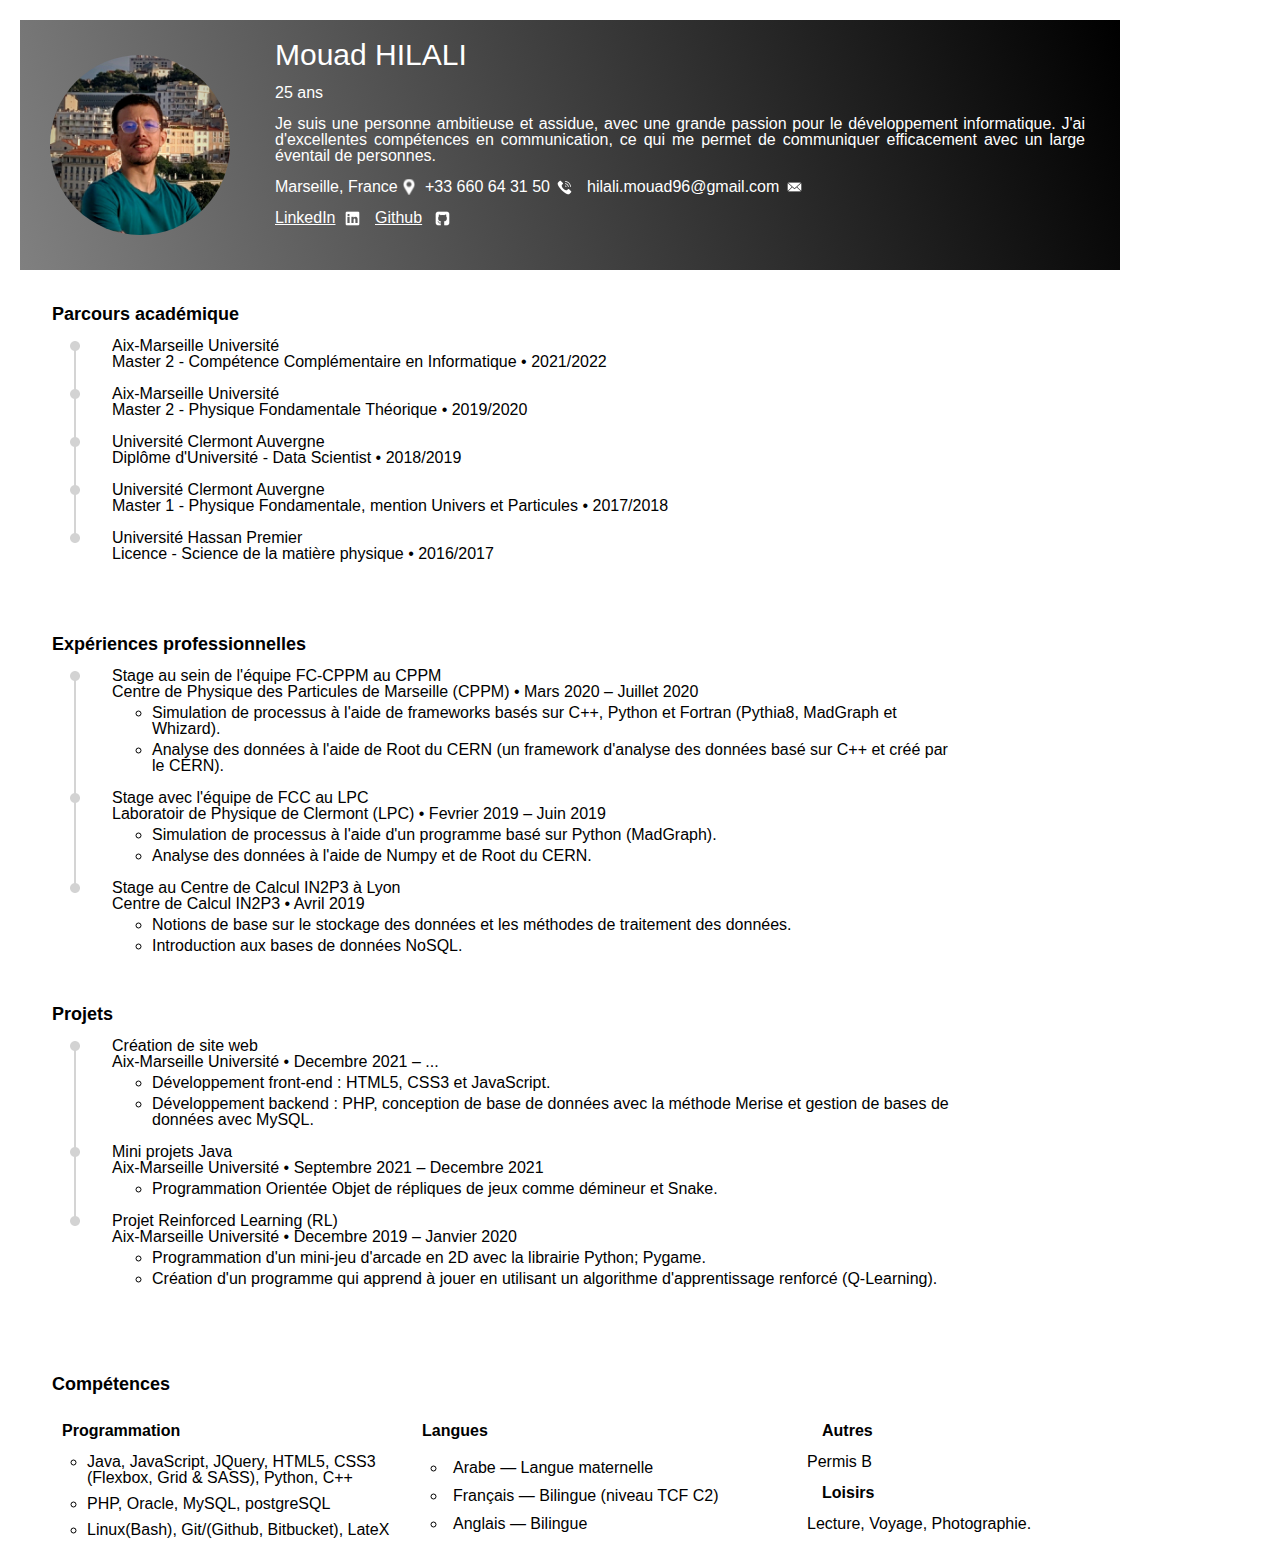
==== CV_mo.html @ 78971643 "exchanged projets and experiences professionnelles." ====
<!DOCTYPE html>
<html lang="en" dir="ltr">


<head>
     <title>CV Mouad Hilali</title>
     <meta http-equiv="Content-Type" content="text/html" ; charset="utf-8">
     <link rel="stylesheet" type="text/css" href="reset.css" />
     <link rel="stylesheet" type="text/css" href="CV_mo.css" />
     <link href="https://fonts.googleapis.com/icon?family=Material+Icons" rel="stylesheet">

</head>

<body>

     <div id="headbg">
     </div>

     <div id="picture">
          <img class="idpic" src="mouad.jpg">
     </div>

     <p id="name"> Mouad HILALI </pp>

     <div id="intro">
          <p> 25 ans </p>
          <p> Je suis une personne ambitieuse et assidue, avec une grande passion pour le développement informatique.
               J'ai d'excellentes compétences en communication, ce qui me permet de communiquer efficacement avec un large éventail de personnes.
          </p>
          <p> <span id="location">Marseille, France </span>&emsp;&ensp;<span id="phoneNumber">+33 660 64 31 50</span> &emsp;&emsp; <span id="email">hilali.mouad96@gmail.com</span></p>
          <p>
               <a id="linkedin" href="https://www.linkedin.com/in/mouad-hilali-986524179/">LinkedIn</a>&emsp;&emsp;
               <a id="github" href="https://github.com/MoHilali">Github </a>
          </p>


     </div>

     <div id="lineed"></div>
     <div id="Education">
          <ul>
               <p class="sectionTitles">Parcours académique</p>

               <ul class="mainlist">
                    <li><span>
                              Aix-Marseille Université
                              <div class=""> Master 2 - Compétence Complémentaire en Informatique • 2021/2022 </div>
                         </span></li>
                    <br>
                    <li><span>
                              Aix-Marseille Université
                              <div class=""> Master 2 - Physique Fondamentale Théorique • 2019/2020 </div>
                         </span>
                    </li>
                    <br>
                    <li><span>
                              Université Clermont Auvergne
                              <div class=""> Diplôme d'Université - Data Scientist • 2018/2019 </div>
                         </span>
                    </li>
                    <br>
                    <li> <span>
                              Université Clermont Auvergne
                              <div class=""> Master 1 - Physique Fondamentale, mention Univers et Particules • 2017/2018 </div>
                         </span>
                    </li>
                    <br>
                    <li> <span>
                              Université Hassan Premier
                              <div class=""> Licence - Science de la matière physique • 2016/2017 </div>
                         </span>
                    </li>
               </ul>
          </ul>
     </div>

     <div id="lineexp"> </div>
     <div id="Exp">
          <ul>
               <p class="sectionTitles">Expériences professionnelles</p>

               <ul class="mainlist">
                    <li><span>
                              Stage au sein de l'équipe FC-CPPM au CPPM
                              <div>
                                   Centre de Physique des Particules de Marseille (CPPM) • Mars 2020 – Juillet 2020
                              </div>
                              <div>
                                   <ul>
                                        <li> Simulation de processus à l'aide de frameworks basés sur C++, Python et Fortran (Pythia8, MadGraph
                                             et Whizard). </li>
                                        <li> Analyse des données à l'aide de Root du CERN (un framework d'analyse des données basé sur C++ et
                                             créé par le CERN).</li>
                                   </ul>
                              </div>
                         </span>
                    </li>

                    <br>
                    <li> <span>
                              Stage avec l'équipe de FCC au LPC
                              <div class="">
                                   Laboratoir de Physique de Clermont (LPC) • Fevrier 2019 – Juin 2019
                              </div>
                              <div class="">
                                   <ul>
                                        <li>Simulation de processus à l'aide d'un programme basé sur Python (MadGraph).</li>
                                        <li>Analyse des données à l'aide de Numpy et de Root du CERN.</li>
                                   </ul>
                              </div>
                         </span>
                    </li>
                    <br>
                    <li><span>

                              Stage au Centre de Calcul IN2P3 à Lyon

                              <div class="">
                                   Centre de Calcul IN2P3 • Avril 2019
                              </div>
                              <div class="">
                                   <ul>
                                        <li> Notions de base sur le stockage des données et les méthodes de traitement des données. <br>
                                        <li> Introduction aux bases de données NoSQL.
                                   </ul>
                              </div>
                         </span>
                    </li>
               </ul>
          </ul>
     </div>

     <div id="lineproj"> </div>
     <div id="Projets">
          <ul>
               <p class="sectionTitles">Projets</p>

               <ul class="mainlist">
                    <li> <span>
                              Création de site web
                              <div class="">
                                   Aix-Marseille Université • Decembre 2021 – ...
                              </div>
                              <div class="">
                                   <ul class="">
                                        <li> Développement front-end : HTML5, CSS3 et JavaScript. </li>
                                        <li> Développement backend : PHP, conception de base de données avec la méthode Merise et gestion de bases de données avec MySQL.</li>
                                   </ul>
                              </div>
                         </span>
                    </li>

                    <br>
                    <li> <span>
                              Mini projets Java
                              <div class="">
                                   Aix-Marseille Université • Septembre 2021 – Decembre 2021
                              </div>
                              <div class="">
                                   <ul>
                                        <li> Programmation Orientée Objet de répliques de jeux comme démineur et Snake. </li>
                                   </ul>
                              </div>
                         </span>
                    </li>

                    <br>
                    <li><span>
                              Projet Reinforced Learning (RL)
                              <div class="">
                                   Aix-Marseille Université • Decembre 2019 – Janvier 2020
                              </div>
                              <div class="">
                                   <ul>
                                        <li> Programmation d'un mini-jeu d'arcade en 2D avec la librairie Python; Pygame.</li>
                                        <li> Création d'un programme qui apprend à jouer en utilisant un algorithme d'apprentissage renforcé (Q-Learning).</li>
                                   </ul>
                              </div>
                         </span>
                    </li>
               </ul>
          </ul>
     </div>


     <div id="Competence">
          <ul>
               <p class="sectionTitles">Compétences</p>

               <div id="prog">
                    <p class="competence">Programmation</p>
                    <ul>
                         <li class="competence"> Java, JavaScript, JQuery, HTML5, CSS3 (Flexbox, Grid & SASS), Python, C++</li>
                         <li class="competence"> PHP, Oracle, MySQL, postgreSQL </li>
                         <li class="competence"> Linux(Bash), Git/(Github, Bitbucket), LateX</li>
                    </ul>
               </div>

               <div id="langues">
                    <p class="competence">Langues</p>
                    <ul>
                         <li class="competence"> Arabe — Langue maternelle</li>
                         <li class="competence"> Français — Bilingue (niveau TCF C2) </li>
                         <li class="competence"> Anglais — Bilingue</li>
                    </ul>
               </div>

               <div id="hobbies">
                    <p class="competence">Autres</p>
                    <ul>
                         <li>Permis B</li>
                    </ul>

                    <p class="competence">Loisirs</p>
                    <ul>
                         <li>Lecture, Voyage, Photographie.</li>
                    </ul>
               </div>
          </ul>
     </div>


</body>

</html>
---- CV_mo.css ----
#headbg {
     position: absolute;
     width: 1100px;
     height: 250px;
     top: 20px;
     left: 20px;
     background: -webkit-linear-gradient(70deg, grey, black);
     background: -moz-linear-gradient(70deg, grey, black);
     background: -o-linear-gradient(70deg, grey, black);
     background: linear-gradient(70deg, grey, black);
     color: white;
}

#location {
     width: 140px;
     float: left;
     display: inline-block;
     background: url(icons/location.png) right center no-repeat;
}

#phoneNumber {
     width: 147px;
     float: left;
     display: inline-block;
     padding-left: 10px;
     background: url(icons/phone.png) right center no-repeat;
}

#email {
     width: 215px;
     float: left;
     display: inline-block;
     padding-left: 15px;
     background: url(icons/email.png) right center no-repeat;
}

#linkedin {
     width: 85px;
     float: left;
     display: inline-block;
     background: url(icons/linkedIn.png) right center no-repeat;
     -webkit-transition: font-size 0.3s ease;
}

#github {
     width: 75px;
     float: left;
     display: inline-block;
     padding-left: 15px;
     background: url(icons/github.png) right center no-repeat;
     -webkit-transition: font-size 0.3s ease;
}

#picture {
     position: absolute;
     top: 55px;
     left: 50px;
}

#name {
     position: absolute;
     top: 25px;
     left: 260px;
     color: white;
     font-size: 30px;
     font-weight: normal;
     font-family: sans-serif;
}

#intro {
     position: absolute;
     top: 70px;
     left: 260px;
     width: 840px;
     font-family: sans-serif;
     text-align: justify;
     color: white;
}

.sectionTitles{
     font-weight: bold;
     font-size: 18px;
     padding-left: 30px;
}

#lineed {
     position: absolute;
     width: 2px;
     height: 190px;
     top: 347px;
     left: 74px;
     background-color: rgb(212, 212, 212);
}

#Education {
     position: absolute;
     top: 290px;
     left: 7px;
     width: 1000px;
     font-family: sans-serif;
     color: black
}

#lineexp {
     position: absolute;
     width: 2px;
     height: 210px;
     top: 680px;
     left: 74px;
     background-color: rgb(212, 212, 212);
}

#Exp {
     position: absolute;
     top: 620px;
     left: 7px;
     width: 1000px;
     font-family: sans-serif;
     color: black
}

#lineproj {
     position: absolute;
     width: 2px;
     height: 170px;
     top: 1050px;
     left: 74px;
     background-color: rgb(212, 212, 212);
}

#Projets {
     position: absolute;
     top: 990px;
     left: 7px;
     width: 1000px;
     font-family: sans-serif;
     color: black
}

#Competence {
     position: absolute;
     top: 1360px;
     left: 7px;
     width: 1000px;
     font-family: sans-serif;
     color: black;
}

#prog {
     position: absolute;
     top: inherit;
     left: 40px;
     width: 370px;
     font-family: sans-serif;
     color: black;
}

#langues {
     position: absolute;
     top: inherit;
     left: 400px;
     width: 370px;
     font-family: sans-serif;
     color: black;
}

#langues li {
     padding: 6px;
}

#hobbies {
     position: absolute;
     top: inherit;
     left: 800px;
     width: 370px;
     font-family: sans-serif;
     color: black;
}

p{
     margin: 15px;
}

img.idpic {
     width: 180px;
     height: 180px;
     border-radius: 50%;
}

p.competence{
     font-weight: bold;
}

li.competence {
     padding-bottom: 10px;
     list-style: circle;
     margin-left: 40px;
}

li span {
     position: relative;
     left: 25px;
}

ul.mainlist {
     list-style-image: url(bullet.png);
     margin: 10px 80px;
}

.mainlist li span {
     /* padding: 5px; */
}

ul.mainlist li li {
     list-style: circle;
     margin-left: 40px;
     margin-top: 5px;
}

a:link {
     color: white;
}

a:visited {
     color: purple;
}

a:hover {
     color: cyan;
     font-size: 18px;
}
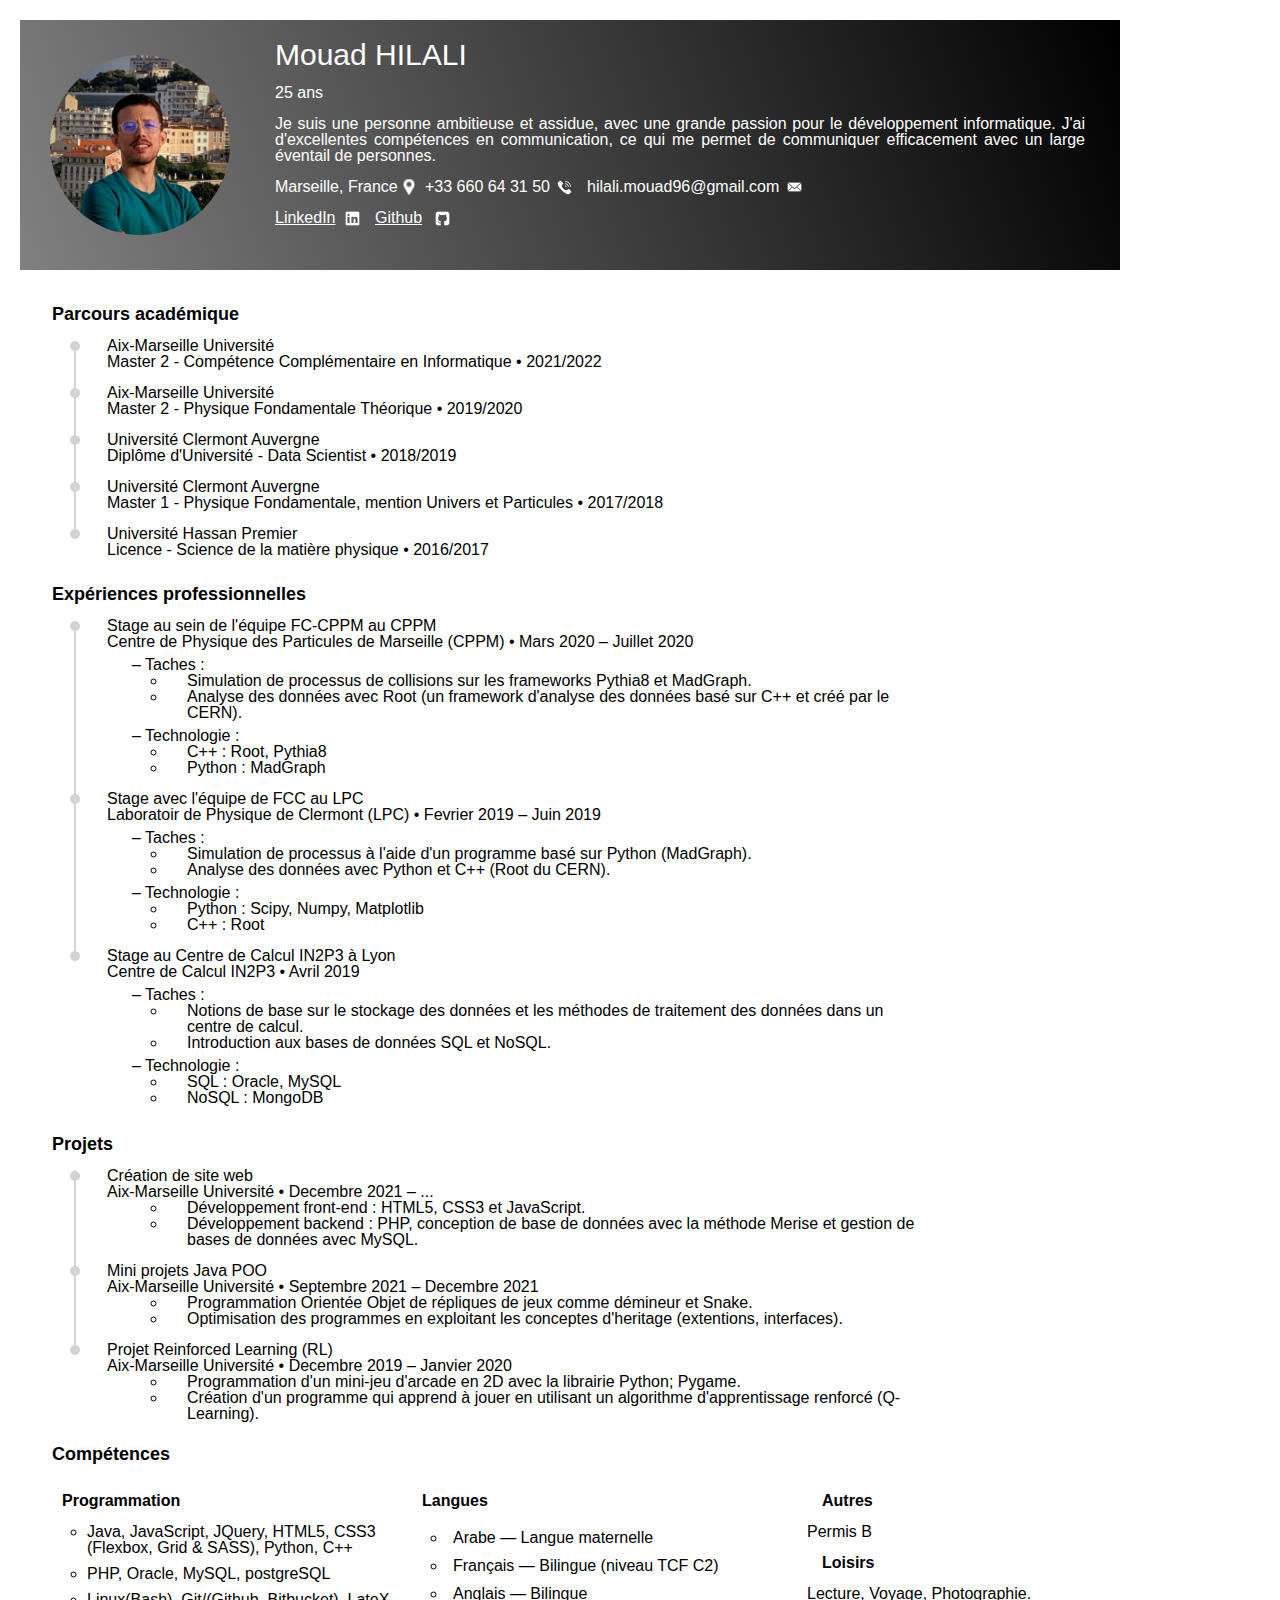
==== commit e0103a98: "added Taches and Technologies to Experiences professionnelles Section." ====
--- a/CV_mo.html
+++ b/CV_mo.html
@@ -32,43 +32,41 @@
                <a id="linkedin" href="https://www.linkedin.com/in/mouad-hilali-986524179/">LinkedIn</a>&emsp;&emsp;
                <a id="github" href="https://github.com/MoHilali">Github </a>
           </p>
-
-
      </div>
 
      <div id="lineed"></div>
      <div id="Education">
           <ul>
                <p class="sectionTitles">Parcours académique</p>
-
                <ul class="mainlist">
-                    <li><span>
-                              Aix-Marseille Université
-                              <div class=""> Master 2 - Compétence Complémentaire en Informatique • 2021/2022 </div>
-                         </span></li>
-                    <br>
-                    <li><span>
-                              Aix-Marseille Université
-                              <div class=""> Master 2 - Physique Fondamentale Théorique • 2019/2020 </div>
-                         </span>
-                    </li>
-                    <br>
-                    <li><span>
-                              Université Clermont Auvergne
-                              <div class=""> Diplôme d'Université - Data Scientist • 2018/2019 </div>
-                         </span>
-                    </li>
-                    <br>
-                    <li> <span>
-                              Université Clermont Auvergne
-                              <div class=""> Master 1 - Physique Fondamentale, mention Univers et Particules • 2017/2018 </div>
-                         </span>
-                    </li>
-                    <br>
-                    <li> <span>
-                              Université Hassan Premier
-                              <div class=""> Licence - Science de la matière physique • 2016/2017 </div>
-                         </span>
+                    <li>
+                         Aix-Marseille Université
+                         <div class=""> Master 2 - Compétence Complémentaire en Informatique • 2021/2022 </div>
+                         
+                    </li>
+
+                    <li>
+                         Aix-Marseille Université
+                         <div class=""> Master 2 - Physique Fondamentale Théorique • 2019/2020 </div>
+
+                    </li>
+
+                    <li>
+                         Université Clermont Auvergne
+                         <div class=""> Diplôme d'Université - Data Scientist • 2018/2019 </div>
+
+                    </li>
+
+                    <li>
+                         Université Clermont Auvergne
+                         <div class=""> Master 1 - Physique Fondamentale, mention Univers et Particules • 2017/2018 </div>
+
+                    </li>
+
+                    <li>
+                         Université Hassan Premier
+                         <div class=""> Licence - Science de la matière physique • 2016/2017 </div>
+
                     </li>
                </ul>
           </ul>
@@ -78,53 +76,67 @@
      <div id="Exp">
           <ul>
                <p class="sectionTitles">Expériences professionnelles</p>
-
                <ul class="mainlist">
-                    <li><span>
-                              Stage au sein de l'équipe FC-CPPM au CPPM
-                              <div>
-                                   Centre de Physique des Particules de Marseille (CPPM) • Mars 2020 – Juillet 2020
-                              </div>
-                              <div>
-                                   <ul>
-                                        <li> Simulation de processus à l'aide de frameworks basés sur C++, Python et Fortran (Pythia8, MadGraph
-                                             et Whizard). </li>
-                                        <li> Analyse des données à l'aide de Root du CERN (un framework d'analyse des données basé sur C++ et
-                                             créé par le CERN).</li>
-                                   </ul>
-                              </div>
-                         </span>
-                    </li>
-
-                    <br>
-                    <li> <span>
-                              Stage avec l'équipe de FCC au LPC
-                              <div class="">
-                                   Laboratoir de Physique de Clermont (LPC) • Fevrier 2019 – Juin 2019
-                              </div>
-                              <div class="">
-                                   <ul>
-                                        <li>Simulation de processus à l'aide d'un programme basé sur Python (MadGraph).</li>
-                                        <li>Analyse des données à l'aide de Numpy et de Root du CERN.</li>
-                                   </ul>
-                              </div>
-                         </span>
-                    </li>
-                    <br>
-                    <li><span>
-
-                              Stage au Centre de Calcul IN2P3 à Lyon
-
-                              <div class="">
-                                   Centre de Calcul IN2P3 • Avril 2019
-                              </div>
-                              <div class="">
-                                   <ul>
-                                        <li> Notions de base sur le stockage des données et les méthodes de traitement des données. <br>
-                                        <li> Introduction aux bases de données NoSQL.
-                                   </ul>
-                              </div>
-                         </span>
+                    <li>
+                         Stage au sein de l'équipe FC-CPPM au CPPM
+                         <div>Centre de Physique des Particules de Marseille (CPPM) • Mars 2020 – Juillet 2020</div>
+                         <div class="sublist">
+                              <span> – Taches :</span>
+                              <ul>
+                                   <li> Simulation de processus de collisions sur les frameworks Pythia8 et MadGraph. </li>
+                                   <li> Analyse des données avec Root (un framework d'analyse des données basé sur C++ et
+                                        créé par le CERN).</li>
+                              </ul>
+                         </div>
+                         <div class="sublist">
+                              <span> – Technologie :</span>
+                              <ul>
+                                   <li> C++ : Root, Pythia8 </li>
+                                   <li> Python : MadGraph </li>
+                              </ul>
+                         </div>
+                    </li>
+
+                    <li>
+                         Stage avec l'équipe de FCC au LPC
+                         <div>
+                              Laboratoir de Physique de Clermont (LPC) • Fevrier 2019 – Juin 2019
+                         </div>
+                         <div class="sublist">
+                              <span> – Taches : </span>
+                              <ul>
+                                   <li>Simulation de processus à l'aide d'un programme basé sur Python (MadGraph).</li>
+                                   <li>Analyse des données avec Python et C++ (Root du CERN).</li>
+                              </ul>
+                         </div>
+                         <div class="sublist">
+                              <span> – Technologie :</span>
+                              <ul>
+                                   <li> Python : Scipy, Numpy, Matplotlib </li>
+                                   <li> C++ : Root</li>
+                              </ul>
+                         </div>
+                    </li>
+
+                    <li>
+                         Stage au Centre de Calcul IN2P3 à Lyon
+                         <div>
+                              Centre de Calcul IN2P3 • Avril 2019
+                         </div>
+                         <div class="sublist">
+                              <span> – Taches :</span>
+                              <ul>
+                                   <li> Notions de base sur le stockage des données et les méthodes de traitement des données dans un centre de calcul. <br>
+                                   <li> Introduction aux bases de données SQL et NoSQL.
+                              </ul>
+                         </div>
+                         <div class="sublist">
+                              <span> – Technologie :</span>
+                              <ul>
+                                   <li>SQL : Oracle, MySQL</li>
+                                   <li>NoSQL : MongoDB</li>
+                              </ul>
+                         </div>
                     </li>
                </ul>
           </ul>
@@ -134,49 +146,45 @@
      <div id="Projets">
           <ul>
                <p class="sectionTitles">Projets</p>
-
                <ul class="mainlist">
-                    <li> <span>
-                              Création de site web
-                              <div class="">
-                                   Aix-Marseille Université • Decembre 2021 – ...
-                              </div>
-                              <div class="">
-                                   <ul class="">
-                                        <li> Développement front-end : HTML5, CSS3 et JavaScript. </li>
-                                        <li> Développement backend : PHP, conception de base de données avec la méthode Merise et gestion de bases de données avec MySQL.</li>
-                                   </ul>
-                              </div>
-                         </span>
-                    </li>
-
-                    <br>
-                    <li> <span>
-                              Mini projets Java
-                              <div class="">
-                                   Aix-Marseille Université • Septembre 2021 – Decembre 2021
-                              </div>
-                              <div class="">
-                                   <ul>
-                                        <li> Programmation Orientée Objet de répliques de jeux comme démineur et Snake. </li>
-                                   </ul>
-                              </div>
-                         </span>
-                    </li>
-
-                    <br>
-                    <li><span>
-                              Projet Reinforced Learning (RL)
-                              <div class="">
-                                   Aix-Marseille Université • Decembre 2019 – Janvier 2020
-                              </div>
-                              <div class="">
-                                   <ul>
-                                        <li> Programmation d'un mini-jeu d'arcade en 2D avec la librairie Python; Pygame.</li>
-                                        <li> Création d'un programme qui apprend à jouer en utilisant un algorithme d'apprentissage renforcé (Q-Learning).</li>
-                                   </ul>
-                              </div>
-                         </span>
+                    <li>
+                         Création de site web
+                         <div class="">
+                              Aix-Marseille Université • Decembre 2021 – ...
+                         </div>
+                         <div class="">
+                              <ul class="">
+                                   <li> Développement front-end : HTML5, CSS3 et JavaScript. </li>
+                                   <li> Développement backend : PHP, conception de base de données avec la méthode Merise et gestion de bases de données avec MySQL.</li>
+                              </ul>
+                         </div>
+                    </li>
+
+                    <li>
+                         Mini projets Java POO
+                         <div class="">
+                              Aix-Marseille Université • Septembre 2021 – Decembre 2021
+                         </div>
+                         <div class="">
+                              <ul>
+                                   <li> Programmation Orientée Objet de répliques de jeux comme démineur et Snake. </li>
+                                   <li> Optimisation des programmes en exploitant les conceptes d'heritage (extentions, interfaces). </li>
+                              </ul>
+                         </div>
+
+                    </li>
+
+                    <li>
+                         Projet Reinforced Learning (RL)
+                         <div class="">
+                              Aix-Marseille Université • Decembre 2019 – Janvier 2020
+                         </div>
+                         <div class="">
+                              <ul>
+                                   <li> Programmation d'un mini-jeu d'arcade en 2D avec la librairie Python; Pygame.</li>
+                                   <li> Création d'un programme qui apprend à jouer en utilisant un algorithme d'apprentissage renforcé (Q-Learning).</li>
+                              </ul>
+                         </div>
                     </li>
                </ul>
           </ul>
@@ -218,8 +226,6 @@
                </div>
           </ul>
      </div>
-
-
 </body>
 
 </html>
--- a/CV_mo.css
+++ b/CV_mo.css
@@ -104,15 +104,15 @@
 #lineexp {
      position: absolute;
      width: 2px;
-     height: 210px;
-     top: 680px;
+     height: 325px;
+     top: 630px;
      left: 74px;
      background-color: rgb(212, 212, 212);
 }
 
 #Exp {
      position: absolute;
-     top: 620px;
+     top: 570px;
      left: 7px;
      width: 1000px;
      font-family: sans-serif;
@@ -122,15 +122,15 @@
 #lineproj {
      position: absolute;
      width: 2px;
-     height: 170px;
-     top: 1050px;
+     height: 180px;
+     top: 1170px;
      left: 74px;
      background-color: rgb(212, 212, 212);
 }
 
 #Projets {
      position: absolute;
-     top: 990px;
+     top: 1120px;
      left: 7px;
      width: 1000px;
      font-family: sans-serif;
@@ -139,7 +139,7 @@
 
 #Competence {
      position: absolute;
-     top: 1360px;
+     top: 1430px;
      left: 7px;
      width: 1000px;
      font-family: sans-serif;
@@ -207,14 +207,19 @@
      margin: 10px 80px;
 }
 
-.mainlist li span {
-     /* padding: 5px; */
-}
-
-ul.mainlist li li {
+.mainlist li {
+     padding-left: 20px;
+     padding-bottom: 15px;
+}
+
+.mainlist li li {
      list-style: circle;
-     margin-left: 40px;
-     margin-top: 5px;
+     margin-left: 60px;
+     padding-bottom: 0px;
+}
+
+.sublist{
+     padding-top: 7px;
 }
 
 a:link {
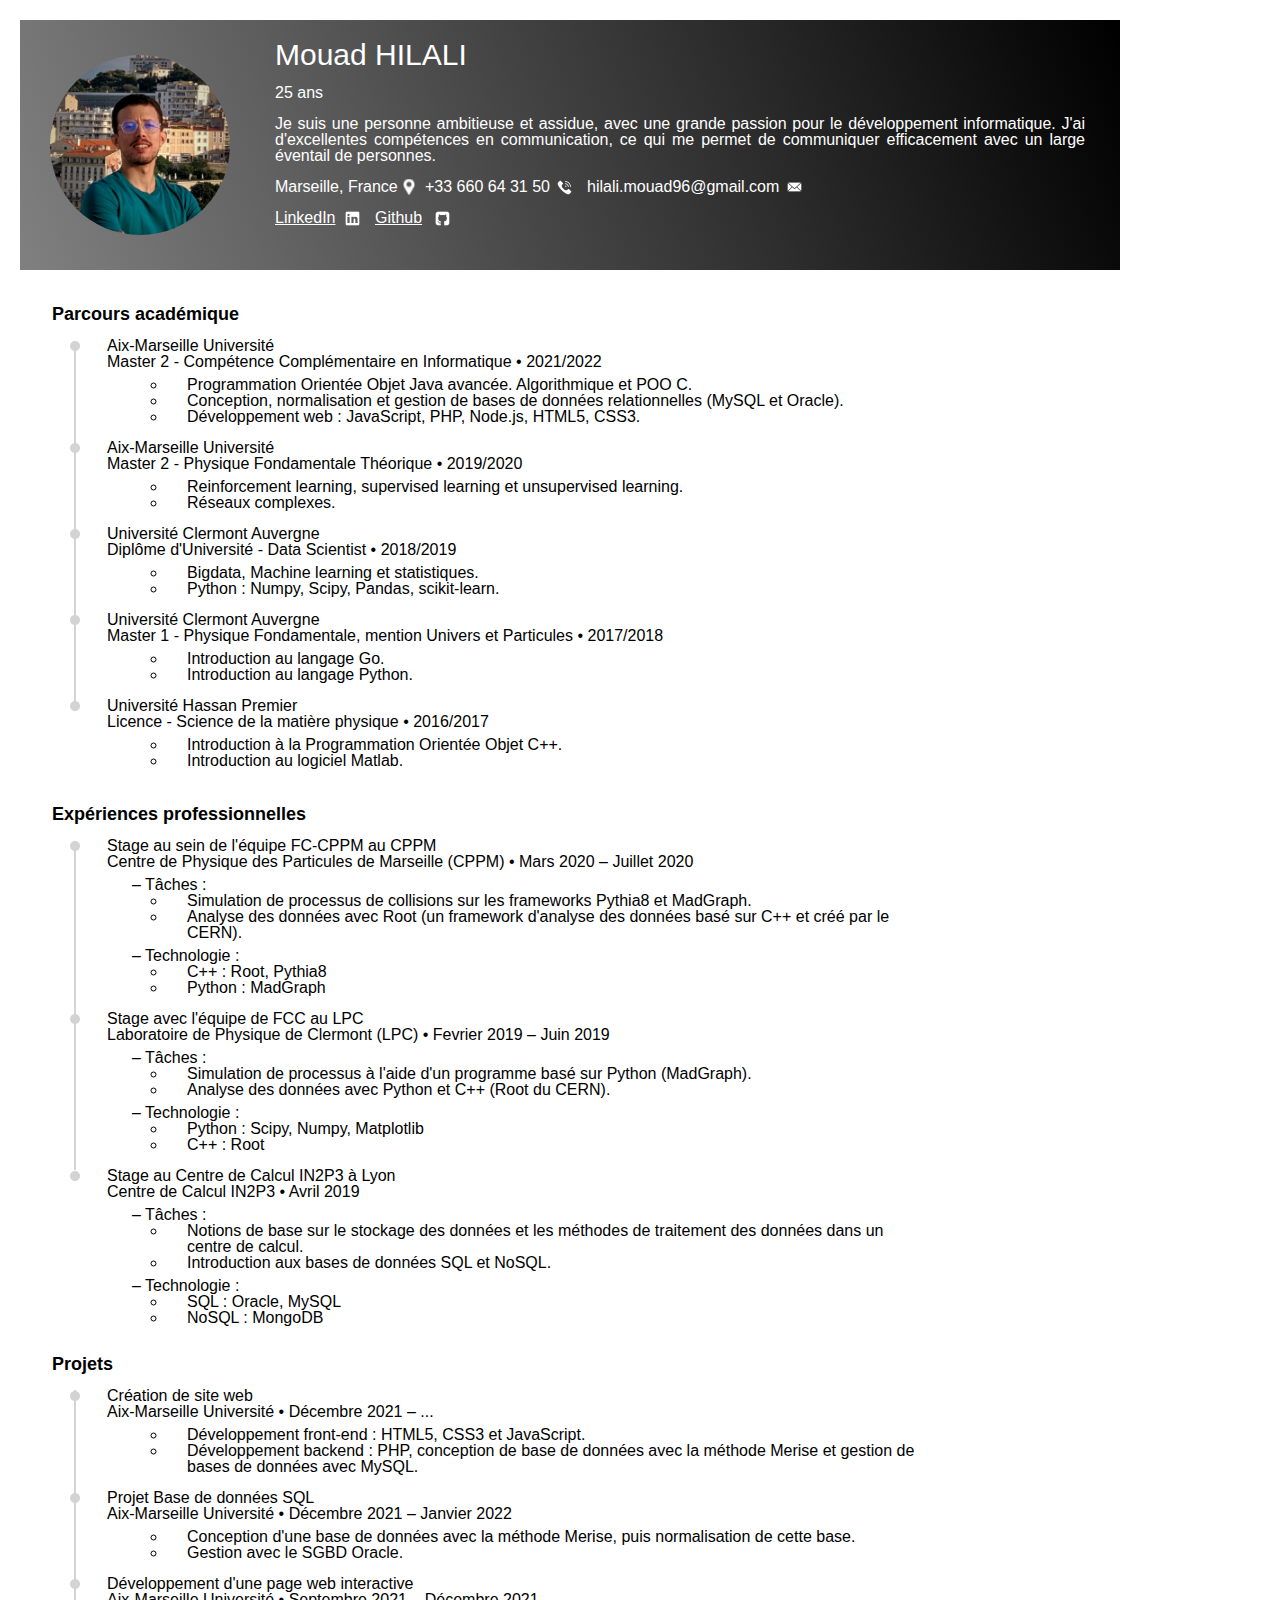
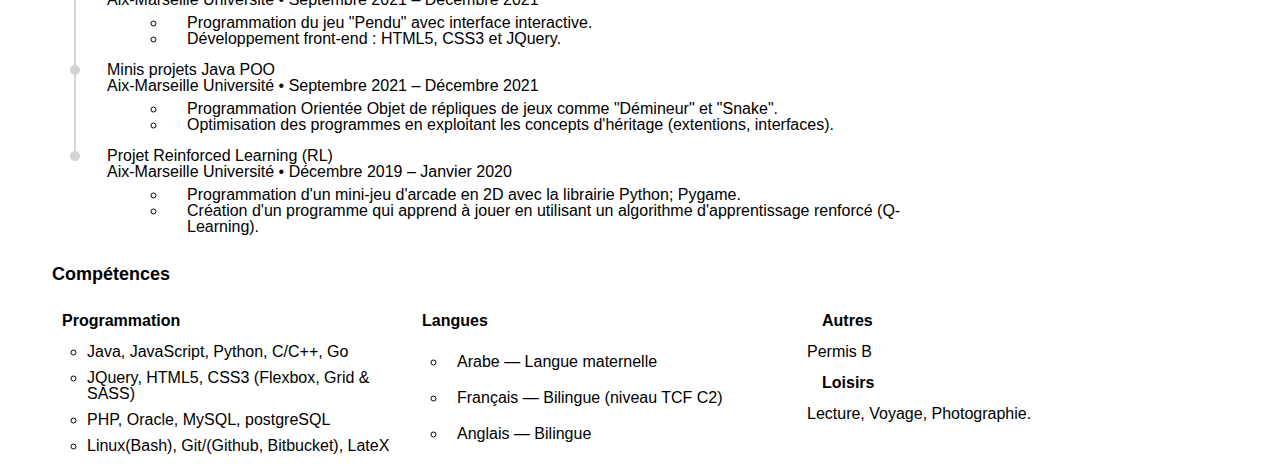
==== commit 47d46e69: "correction d'orthographe, ajout de nouveaux projets, description des taches et des technologies util" ====
--- a/CV_mo.html
+++ b/CV_mo.html
@@ -7,8 +7,6 @@
      <meta http-equiv="Content-Type" content="text/html" ; charset="utf-8">
      <link rel="stylesheet" type="text/css" href="reset.css" />
      <link rel="stylesheet" type="text/css" href="CV_mo.css" />
-     <link href="https://fonts.googleapis.com/icon?family=Material+Icons" rel="stylesheet">
-
 </head>
 
 <body>
@@ -42,31 +40,57 @@
                     <li>
                          Aix-Marseille Université
                          <div class=""> Master 2 - Compétence Complémentaire en Informatique • 2021/2022 </div>
-                         
+                         <div class="sublist">
+                              <ul>
+                                   <li> Programmation Orientée Objet Java avancée. Algorithmique et POO C.</li>
+                                   <li> Conception, normalisation et gestion de bases de données relationnelles (MySQL et Oracle).</li>
+                                   <li> Développement web : JavaScript, PHP, Node.js, HTML5, CSS3.</li>
+                              </ul>
+                         </div>
                     </li>
 
                     <li>
                          Aix-Marseille Université
-                         <div class=""> Master 2 - Physique Fondamentale Théorique • 2019/2020 </div>
-
+                         <div> Master 2 - Physique Fondamentale Théorique • 2019/2020 </div>
+                         <div class="sublist">
+                              <ul>
+                                   <li> Reinforcement learning, supervised learning et unsupervised learning. </li>
+                                   <li> Réseaux complexes.</li>
+                              </ul>
+                         </div>
                     </li>
 
                     <li>
                          Université Clermont Auvergne
-                         <div class=""> Diplôme d'Université - Data Scientist • 2018/2019 </div>
-
+                         <div> Diplôme d'Université - Data Scientist • 2018/2019 </div>
+                         <div class="sublist">
+                              <ul>
+                                   <li> Bigdata, Machine learning et statistiques.</li>
+                                   <li> Python : Numpy, Scipy, Pandas, scikit-learn.</li>
+                              </ul>
+                         </div>
                     </li>
 
                     <li>
                          Université Clermont Auvergne
-                         <div class=""> Master 1 - Physique Fondamentale, mention Univers et Particules • 2017/2018 </div>
-
+                         <div> Master 1 - Physique Fondamentale, mention Univers et Particules • 2017/2018 </div>
+                         <div class="sublist">
+                              <ul>
+                                   <li> Introduction au langage Go.</li>
+                                   <li> Introduction au langage Python.</li>
+                              </ul>
+                         </div>
                     </li>
 
                     <li>
                          Université Hassan Premier
-                         <div class=""> Licence - Science de la matière physique • 2016/2017 </div>
-
+                         <div> Licence - Science de la matière physique • 2016/2017 </div>
+                         <div class="sublist">
+                              <ul>
+                                   <li> Introduction à la Programmation Orientée Objet C++.</li>
+                                   <li> Introduction au logiciel Matlab.</li>
+                              </ul>
+                         </div>
                     </li>
                </ul>
           </ul>
@@ -81,7 +105,7 @@
                          Stage au sein de l'équipe FC-CPPM au CPPM
                          <div>Centre de Physique des Particules de Marseille (CPPM) • Mars 2020 – Juillet 2020</div>
                          <div class="sublist">
-                              <span> – Taches :</span>
+                              <span> – Tâches :</span>
                               <ul>
                                    <li> Simulation de processus de collisions sur les frameworks Pythia8 et MadGraph. </li>
                                    <li> Analyse des données avec Root (un framework d'analyse des données basé sur C++ et
@@ -100,10 +124,10 @@
                     <li>
                          Stage avec l'équipe de FCC au LPC
                          <div>
-                              Laboratoir de Physique de Clermont (LPC) • Fevrier 2019 – Juin 2019
-                         </div>
-                         <div class="sublist">
-                              <span> – Taches : </span>
+                              Laboratoire de Physique de Clermont (LPC) • Fevrier 2019 – Juin 2019
+                         </div>
+                         <div class="sublist">
+                              <span> – Tâches : </span>
                               <ul>
                                    <li>Simulation de processus à l'aide d'un programme basé sur Python (MadGraph).</li>
                                    <li>Analyse des données avec Python et C++ (Root du CERN).</li>
@@ -124,7 +148,7 @@
                               Centre de Calcul IN2P3 • Avril 2019
                          </div>
                          <div class="sublist">
-                              <span> – Taches :</span>
+                              <span> – Tâches :</span>
                               <ul>
                                    <li> Notions de base sur le stockage des données et les méthodes de traitement des données dans un centre de calcul. <br>
                                    <li> Introduction aux bases de données SQL et NoSQL.
@@ -149,11 +173,11 @@
                <ul class="mainlist">
                     <li>
                          Création de site web
-                         <div class="">
-                              Aix-Marseille Université • Decembre 2021 – ...
-                         </div>
-                         <div class="">
-                              <ul class="">
+                         <div>
+                              Aix-Marseille Université • Décembre 2021 – ...
+                         </div>
+                         <div>
+                              <ul class="sublist">
                                    <li> Développement front-end : HTML5, CSS3 et JavaScript. </li>
                                    <li> Développement backend : PHP, conception de base de données avec la méthode Merise et gestion de bases de données avec MySQL.</li>
                               </ul>
@@ -161,26 +185,51 @@
                     </li>
 
                     <li>
-                         Mini projets Java POO
-                         <div class="">
-                              Aix-Marseille Université • Septembre 2021 – Decembre 2021
-                         </div>
-                         <div class="">
-                              <ul>
-                                   <li> Programmation Orientée Objet de répliques de jeux comme démineur et Snake. </li>
-                                   <li> Optimisation des programmes en exploitant les conceptes d'heritage (extentions, interfaces). </li>
-                              </ul>
-                         </div>
-
+                         Projet Base de données SQL
+                         <div>
+                              Aix-Marseille Université • Décembre 2021 – Janvier 2022
+                         </div>
+                         <div>
+                              <ul class="sublist">
+                                   <li> Conception d'une base de données avec la méthode Merise, puis normalisation de cette base.</li>
+                                   <li> Gestion avec le SGBD Oracle.</li>
+                              </ul>
+                         </div>
+                    </li>
+
+                    <li>
+                         Développement d'une page web interactive
+                         <div>
+                              Aix-Marseille Université • Septembre 2021 – Décembre 2021
+                         </div>
+                         <div>
+                              <ul class="sublist">
+                                   <li> Programmation du jeu "Pendu" avec interface interactive. </li>
+                                   <li> Développement front-end : HTML5, CSS3 et JQuery. </li>
+                              </ul>
+                         </div>
+                    </li>
+
+                    <li>
+                         Minis projets Java POO
+                         <div>
+                              Aix-Marseille Université • Septembre 2021 – Décembre 2021
+                         </div>
+                         <div>
+                              <ul class="sublist">
+                                   <li> Programmation Orientée Objet de répliques de jeux comme "Démineur" et "Snake". </li>
+                                   <li> Optimisation des programmes en exploitant les concepts d'héritage (extentions, interfaces). </li>
+                              </ul>
+                         </div>
                     </li>
 
                     <li>
                          Projet Reinforced Learning (RL)
-                         <div class="">
-                              Aix-Marseille Université • Decembre 2019 – Janvier 2020
-                         </div>
-                         <div class="">
-                              <ul>
+                         <div>
+                              Aix-Marseille Université • Décembre 2019 – Janvier 2020
+                         </div>
+                         <div>
+                              <ul class="sublist">
                                    <li> Programmation d'un mini-jeu d'arcade en 2D avec la librairie Python; Pygame.</li>
                                    <li> Création d'un programme qui apprend à jouer en utilisant un algorithme d'apprentissage renforcé (Q-Learning).</li>
                               </ul>
@@ -198,7 +247,8 @@
                <div id="prog">
                     <p class="competence">Programmation</p>
                     <ul>
-                         <li class="competence"> Java, JavaScript, JQuery, HTML5, CSS3 (Flexbox, Grid & SASS), Python, C++</li>
+                         <li class="competence"> Java, JavaScript, Python, C/C++, Go</li>
+                         <li class="competence"> JQuery, HTML5, CSS3 (Flexbox, Grid & SASS)</li>
                          <li class="competence"> PHP, Oracle, MySQL, postgreSQL </li>
                          <li class="competence"> Linux(Bash), Git/(Github, Bitbucket), LateX</li>
                     </ul>
--- a/CV_mo.css
+++ b/CV_mo.css
@@ -86,7 +86,7 @@
 #lineed {
      position: absolute;
      width: 2px;
-     height: 190px;
+     height: 360px;
      top: 347px;
      left: 74px;
      background-color: rgb(212, 212, 212);
@@ -105,14 +105,14 @@
      position: absolute;
      width: 2px;
      height: 325px;
-     top: 630px;
+     top: 845px;
      left: 74px;
      background-color: rgb(212, 212, 212);
 }
 
 #Exp {
      position: absolute;
-     top: 570px;
+     top: 790px;
      left: 7px;
      width: 1000px;
      font-family: sans-serif;
@@ -122,15 +122,15 @@
 #lineproj {
      position: absolute;
      width: 2px;
-     height: 180px;
-     top: 1170px;
+     height: 370px;
+     top: 1390px;
      left: 74px;
      background-color: rgb(212, 212, 212);
 }
 
 #Projets {
      position: absolute;
-     top: 1120px;
+     top: 1340px;
      left: 7px;
      width: 1000px;
      font-family: sans-serif;
@@ -139,7 +139,7 @@
 
 #Competence {
      position: absolute;
-     top: 1430px;
+     top: 1850px;
      left: 7px;
      width: 1000px;
      font-family: sans-serif;
@@ -165,7 +165,7 @@
 }
 
 #langues li {
-     padding: 6px;
+     padding: 10px;
 }
 
 #hobbies {
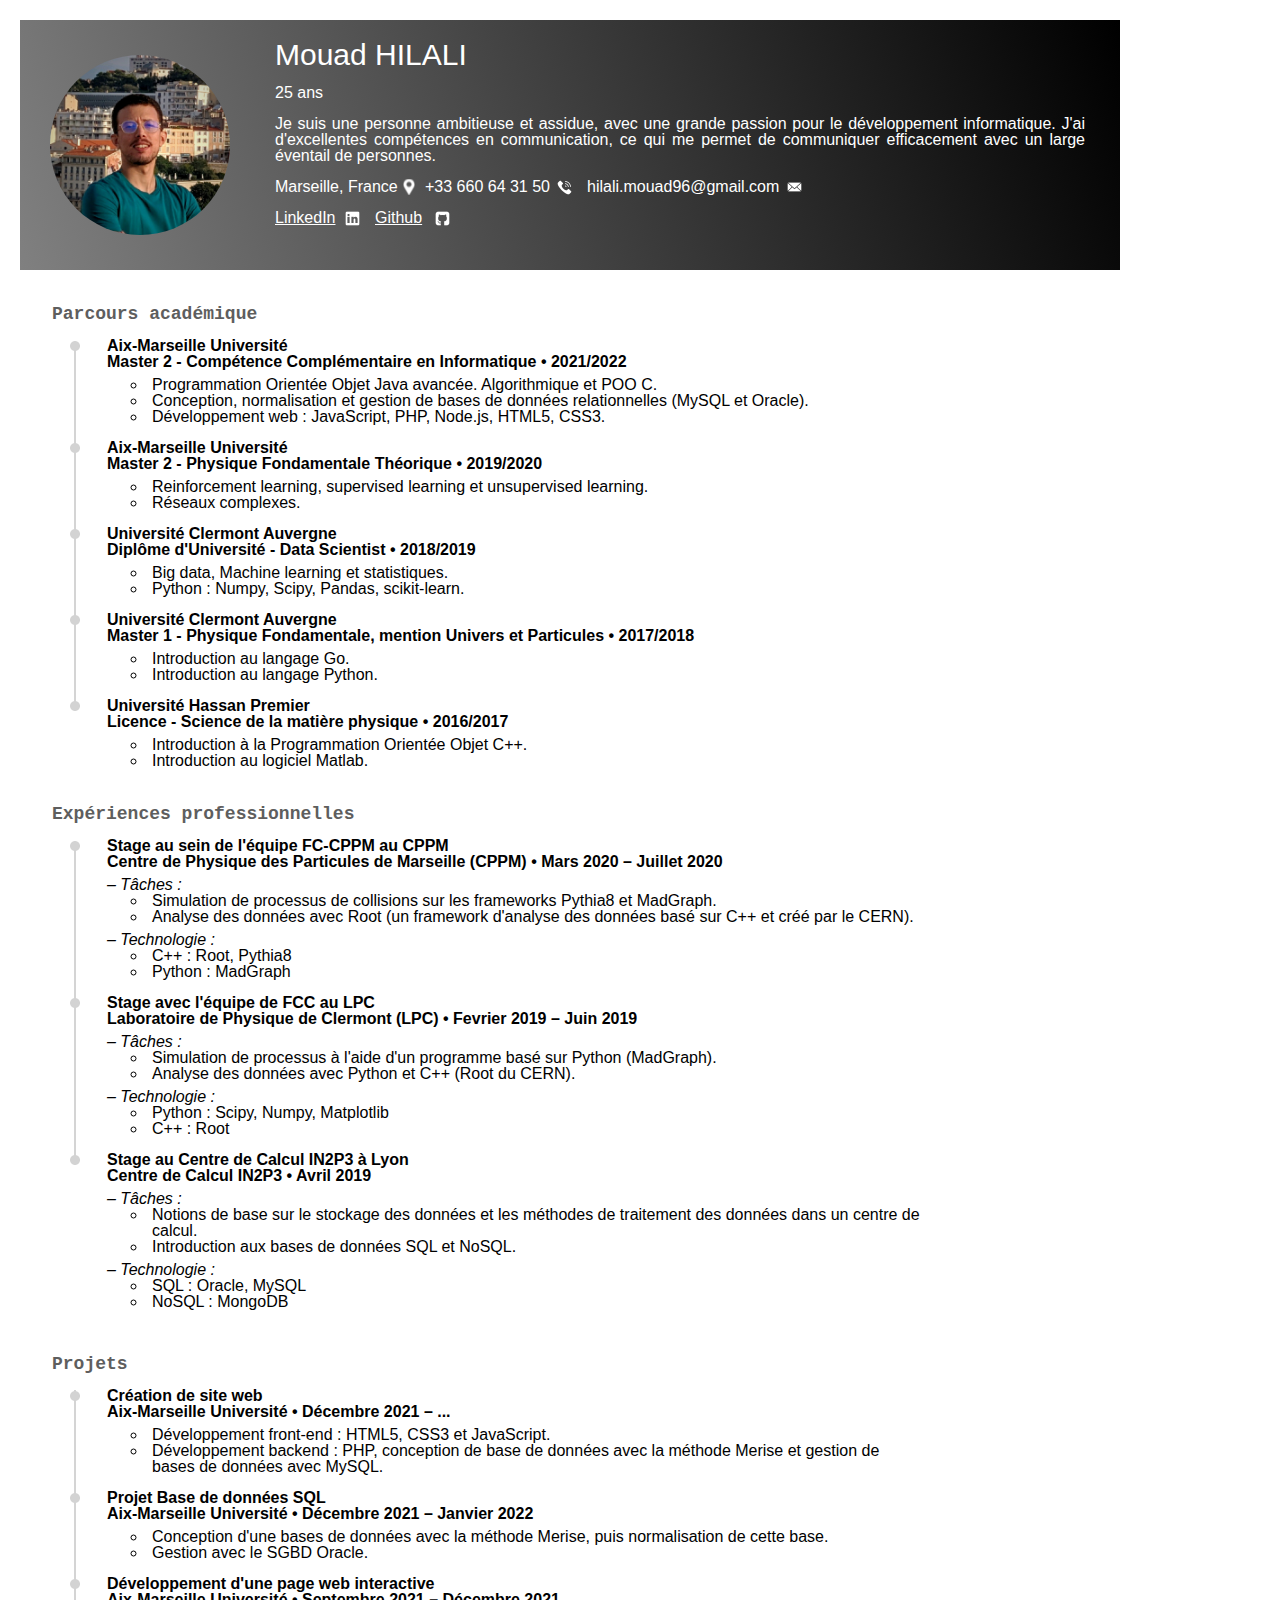
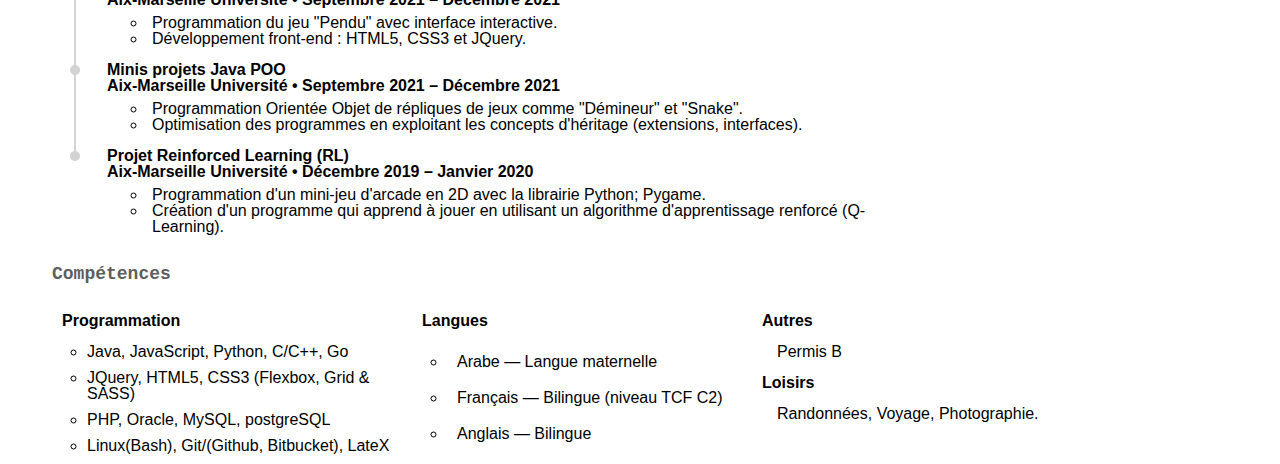
==== commit 42ed6497: "correction orthographe, changement de couleur pour les grands titres, taches et technologie en itali" ====
--- a/CV_mo.html
+++ b/CV_mo.html
@@ -38,8 +38,7 @@
                <p class="sectionTitles">Parcours académique</p>
                <ul class="mainlist">
                     <li>
-                         Aix-Marseille Université
-                         <div class=""> Master 2 - Compétence Complémentaire en Informatique • 2021/2022 </div>
+                         <div class="subTitle"> Aix-Marseille Université <br> Master 2 - Compétence Complémentaire en Informatique • 2021/2022 </div>
                          <div class="sublist">
                               <ul>
                                    <li> Programmation Orientée Objet Java avancée. Algorithmique et POO C.</li>
@@ -50,8 +49,8 @@
                     </li>
 
                     <li>
-                         Aix-Marseille Université
-                         <div> Master 2 - Physique Fondamentale Théorique • 2019/2020 </div>
+
+                         <div class="subTitle"> Aix-Marseille Université <br> Master 2 - Physique Fondamentale Théorique • 2019/2020 </div>
                          <div class="sublist">
                               <ul>
                                    <li> Reinforcement learning, supervised learning et unsupervised learning. </li>
@@ -61,19 +60,18 @@
                     </li>
 
                     <li>
-                         Université Clermont Auvergne
-                         <div> Diplôme d'Université - Data Scientist • 2018/2019 </div>
-                         <div class="sublist">
-                              <ul>
-                                   <li> Bigdata, Machine learning et statistiques.</li>
+
+                         <div class="subTitle">Université Clermont Auvergne <br> Diplôme d'Université - Data Scientist • 2018/2019 </div>
+                         <div class="sublist">
+                              <ul>
+                                   <li> Big data, Machine learning et statistiques.</li>
                                    <li> Python : Numpy, Scipy, Pandas, scikit-learn.</li>
                               </ul>
                          </div>
                     </li>
 
                     <li>
-                         Université Clermont Auvergne
-                         <div> Master 1 - Physique Fondamentale, mention Univers et Particules • 2017/2018 </div>
+                         <div class="subTitle"> Université Clermont Auvergne <br> Master 1 - Physique Fondamentale, mention Univers et Particules • 2017/2018 </div>
                          <div class="sublist">
                               <ul>
                                    <li> Introduction au langage Go.</li>
@@ -83,8 +81,8 @@
                     </li>
 
                     <li>
-                         Université Hassan Premier
-                         <div> Licence - Science de la matière physique • 2016/2017 </div>
+
+                         <div class="subTitle"> Université Hassan Premier <br> Licence - Science de la matière physique • 2016/2017 </div>
                          <div class="sublist">
                               <ul>
                                    <li> Introduction à la Programmation Orientée Objet C++.</li>
@@ -102,8 +100,7 @@
                <p class="sectionTitles">Expériences professionnelles</p>
                <ul class="mainlist">
                     <li>
-                         Stage au sein de l'équipe FC-CPPM au CPPM
-                         <div>Centre de Physique des Particules de Marseille (CPPM) • Mars 2020 – Juillet 2020</div>
+                         <div class="subTitle"> Stage au sein de l'équipe FC-CPPM au CPPM <br> Centre de Physique des Particules de Marseille (CPPM) • Mars 2020 – Juillet 2020</div>
                          <div class="sublist">
                               <span> – Tâches :</span>
                               <ul>
@@ -122,10 +119,7 @@
                     </li>
 
                     <li>
-                         Stage avec l'équipe de FCC au LPC
-                         <div>
-                              Laboratoire de Physique de Clermont (LPC) • Fevrier 2019 – Juin 2019
-                         </div>
+                         <div class="subTitle"> Stage avec l'équipe de FCC au LPC <br> Laboratoire de Physique de Clermont (LPC) • Fevrier 2019 – Juin 2019 </div>
                          <div class="sublist">
                               <span> – Tâches : </span>
                               <ul>
@@ -143,9 +137,7 @@
                     </li>
 
                     <li>
-                         Stage au Centre de Calcul IN2P3 à Lyon
-                         <div>
-                              Centre de Calcul IN2P3 • Avril 2019
+                         <div class="subTitle">Stage au Centre de Calcul IN2P3 à Lyon <br> Centre de Calcul IN2P3 • Avril 2019
                          </div>
                          <div class="sublist">
                               <span> – Tâches :</span>
@@ -172,9 +164,7 @@
                <p class="sectionTitles">Projets</p>
                <ul class="mainlist">
                     <li>
-                         Création de site web
-                         <div>
-                              Aix-Marseille Université • Décembre 2021 – ...
+                         <div class="subTitle"> Création de site web <br> Aix-Marseille Université • Décembre 2021 – ...
                          </div>
                          <div>
                               <ul class="sublist">
@@ -185,22 +175,19 @@
                     </li>
 
                     <li>
-                         Projet Base de données SQL
-                         <div>
-                              Aix-Marseille Université • Décembre 2021 – Janvier 2022
-                         </div>
-                         <div>
-                              <ul class="sublist">
-                                   <li> Conception d'une base de données avec la méthode Merise, puis normalisation de cette base.</li>
+                         <div class="subTitle"> Projet Base de données SQL <br> Aix-Marseille Université • Décembre 2021 – Janvier 2022
+                         </div>
+                         <div>
+                              <ul class="sublist">
+                                   <li> Conception d'une bases de données avec la méthode Merise, puis normalisation de cette base.</li>
                                    <li> Gestion avec le SGBD Oracle.</li>
                               </ul>
                          </div>
                     </li>
 
                     <li>
-                         Développement d'une page web interactive
-                         <div>
-                              Aix-Marseille Université • Septembre 2021 – Décembre 2021
+
+                         <div class="subTitle"> Développement d'une page web interactive <br> Aix-Marseille Université • Septembre 2021 – Décembre 2021
                          </div>
                          <div>
                               <ul class="sublist">
@@ -211,22 +198,19 @@
                     </li>
 
                     <li>
-                         Minis projets Java POO
-                         <div>
-                              Aix-Marseille Université • Septembre 2021 – Décembre 2021
+
+                         <div class="subTitle"> Minis projets Java POO <br> Aix-Marseille Université • Septembre 2021 – Décembre 2021
                          </div>
                          <div>
                               <ul class="sublist">
                                    <li> Programmation Orientée Objet de répliques de jeux comme "Démineur" et "Snake". </li>
-                                   <li> Optimisation des programmes en exploitant les concepts d'héritage (extentions, interfaces). </li>
-                              </ul>
-                         </div>
-                    </li>
-
-                    <li>
-                         Projet Reinforced Learning (RL)
-                         <div>
-                              Aix-Marseille Université • Décembre 2019 – Janvier 2020
+                                   <li> Optimisation des programmes en exploitant les concepts d'héritage (extensions, interfaces). </li>
+                              </ul>
+                         </div>
+                    </li>
+
+                    <li>
+                         <div class="subTitle"> Projet Reinforced Learning (RL) <br> Aix-Marseille Université • Décembre 2019 – Janvier 2020
                          </div>
                          <div>
                               <ul class="sublist">
@@ -265,14 +249,10 @@
 
                <div id="hobbies">
                     <p class="competence">Autres</p>
-                    <ul>
-                         <li>Permis B</li>
-                    </ul>
+                    <span> Permis B</span>
 
                     <p class="competence">Loisirs</p>
-                    <ul>
-                         <li>Lecture, Voyage, Photographie.</li>
-                    </ul>
+                    <span>Randonnées, Voyage, Photographie.</span>
                </div>
           </ul>
      </div>
--- a/CV_mo.css
+++ b/CV_mo.css
@@ -63,8 +63,7 @@
      left: 260px;
      color: white;
      font-size: 30px;
-     font-weight: normal;
-     font-family: sans-serif;
+     font-family: "Helvetica", sans-serif;
 }
 
 #intro {
@@ -75,12 +74,6 @@
      font-family: sans-serif;
      text-align: justify;
      color: white;
-}
-
-.sectionTitles{
-     font-weight: bold;
-     font-size: 18px;
-     padding-left: 30px;
 }
 
 #lineed {
@@ -104,7 +97,7 @@
 #lineexp {
      position: absolute;
      width: 2px;
-     height: 325px;
+     height: 315px;
      top: 845px;
      left: 74px;
      background-color: rgb(212, 212, 212);
@@ -171,10 +164,14 @@
 #hobbies {
      position: absolute;
      top: inherit;
-     left: 800px;
+     left: 740px;
      width: 370px;
      font-family: sans-serif;
      color: black;
+}
+
+#hobbies span {
+     padding: 30px;
 }
 
 p{
@@ -187,19 +184,30 @@
      border-radius: 50%;
 }
 
+.sectionTitles{
+     font-weight: bold;
+     font-size: 18px;
+     font-family: monospace;
+     padding-left: 30px;
+     color: rgb(94, 94, 94);
+}
+
+.subTitle{
+     font-weight: 550;
+}
+
+.sublist span {
+     font-style: oblique;
+}
+
 p.competence{
      font-weight: bold;
 }
 
 li.competence {
+     list-style: circle;
      padding-bottom: 10px;
-     list-style: circle;
      margin-left: 40px;
-}
-
-li span {
-     position: relative;
-     left: 25px;
 }
 
 ul.mainlist {
@@ -214,8 +222,8 @@
 
 .mainlist li li {
      list-style: circle;
-     margin-left: 60px;
-     padding-bottom: 0px;
+     margin-left: 40px;
+     padding: 0px 5px;
 }
 
 .sublist{
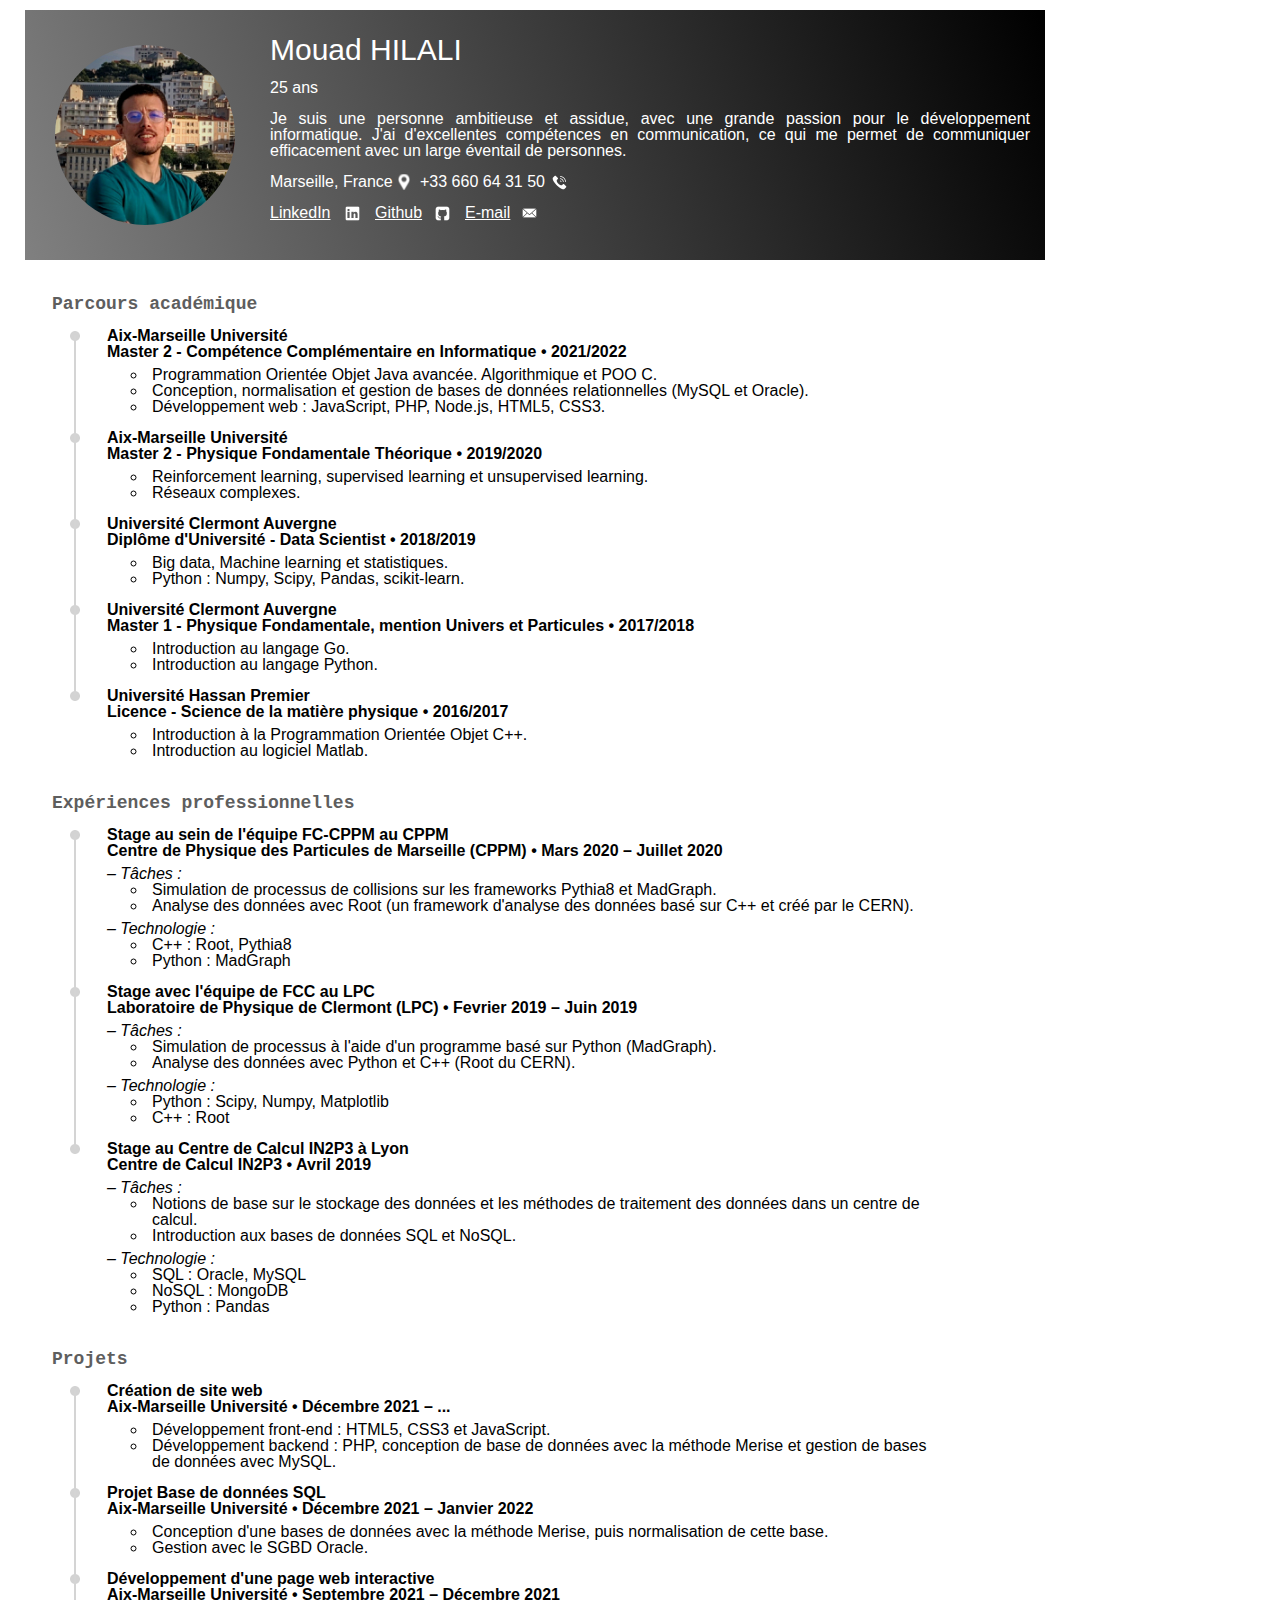
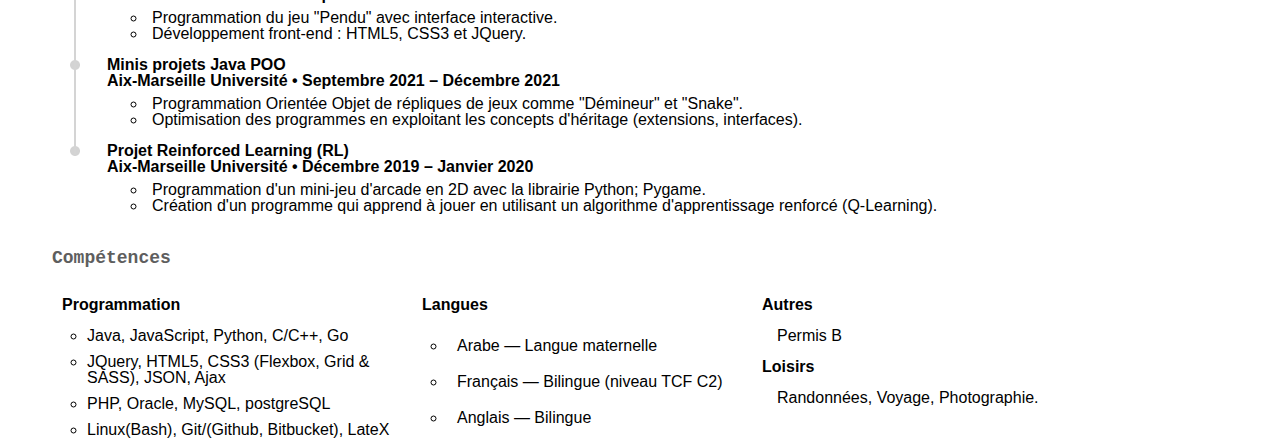
==== commit d8e9e0e4: "modified email span to a link(hyperlink), included all elements at the head of the resume in one div" ====
--- a/CV_mo.html
+++ b/CV_mo.html
@@ -11,155 +11,155 @@
 
 <body>
 
-     <div id="headbg">
-     </div>
-
-     <div id="picture">
-          <img class="idpic" src="mouad.jpg">
-     </div>
-
-     <p id="name"> Mouad HILALI </pp>
-
      <div id="intro">
-          <p> 25 ans </p>
-          <p> Je suis une personne ambitieuse et assidue, avec une grande passion pour le développement informatique.
-               J'ai d'excellentes compétences en communication, ce qui me permet de communiquer efficacement avec un large éventail de personnes.
-          </p>
-          <p> <span id="location">Marseille, France </span>&emsp;&ensp;<span id="phoneNumber">+33 660 64 31 50</span> &emsp;&emsp; <span id="email">hilali.mouad96@gmail.com</span></p>
-          <p>
-               <a id="linkedin" href="https://www.linkedin.com/in/mouad-hilali-986524179/">LinkedIn</a>&emsp;&emsp;
-               <a id="github" href="https://github.com/MoHilali">Github </a>
-          </p>
-     </div>
-
-     <div id="lineed"></div>
+          <div id="headbg">
+          </div>
+
+          <div id="picture">
+               <img class="idpic" src="mouad.jpg">
+          </div>
+
+          <div id="info">
+               <p id="name"> Mouad HILALI </pp>
+               <p> 25 ans </p>
+               <p> Je suis une personne ambitieuse et assidue, avec une grande passion pour le développement informatique.
+                    J'ai d'excellentes compétences en communication, ce qui me permet de communiquer efficacement avec un large éventail de personnes.
+               </p>
+               <p> <span id="location">Marseille, France </span>&emsp;&ensp;<span id="phoneNumber">+33 660 64 31 50</span></p>
+               <p>
+                    <a id="linkedin" href="https://www.linkedin.com/in/mouad-hilali-986524179/">LinkedIn</a>&emsp;&emsp;
+                    <a id="github" href="https://github.com/MoHilali">Github </a>
+                    <a id="email" href="mailto:hilali.mouad96@gmail.com">E-mail</a>
+               </p>
+          </div>
+     </div>
+
      <div id="Education">
-          <ul>
-               <p class="sectionTitles">Parcours académique</p>
-               <ul class="mainlist">
-                    <li>
-                         <div class="subTitle"> Aix-Marseille Université <br> Master 2 - Compétence Complémentaire en Informatique • 2021/2022 </div>
-                         <div class="sublist">
-                              <ul>
-                                   <li> Programmation Orientée Objet Java avancée. Algorithmique et POO C.</li>
-                                   <li> Conception, normalisation et gestion de bases de données relationnelles (MySQL et Oracle).</li>
-                                   <li> Développement web : JavaScript, PHP, Node.js, HTML5, CSS3.</li>
-                              </ul>
-                         </div>
-                    </li>
-
-                    <li>
-
-                         <div class="subTitle"> Aix-Marseille Université <br> Master 2 - Physique Fondamentale Théorique • 2019/2020 </div>
-                         <div class="sublist">
-                              <ul>
-                                   <li> Reinforcement learning, supervised learning et unsupervised learning. </li>
-                                   <li> Réseaux complexes.</li>
-                              </ul>
-                         </div>
-                    </li>
-
-                    <li>
-
-                         <div class="subTitle">Université Clermont Auvergne <br> Diplôme d'Université - Data Scientist • 2018/2019 </div>
-                         <div class="sublist">
-                              <ul>
-                                   <li> Big data, Machine learning et statistiques.</li>
-                                   <li> Python : Numpy, Scipy, Pandas, scikit-learn.</li>
-                              </ul>
-                         </div>
-                    </li>
-
-                    <li>
-                         <div class="subTitle"> Université Clermont Auvergne <br> Master 1 - Physique Fondamentale, mention Univers et Particules • 2017/2018 </div>
-                         <div class="sublist">
-                              <ul>
-                                   <li> Introduction au langage Go.</li>
-                                   <li> Introduction au langage Python.</li>
-                              </ul>
-                         </div>
-                    </li>
-
-                    <li>
-
-                         <div class="subTitle"> Université Hassan Premier <br> Licence - Science de la matière physique • 2016/2017 </div>
-                         <div class="sublist">
-                              <ul>
-                                   <li> Introduction à la Programmation Orientée Objet C++.</li>
-                                   <li> Introduction au logiciel Matlab.</li>
-                              </ul>
-                         </div>
-                    </li>
-               </ul>
-          </ul>
-     </div>
-
-     <div id="lineexp"> </div>
+          <div id="lineed"></div>
+          <p class="sectionTitles">Parcours académique</p>
+          <ul class="mainlist">
+               <li>
+                    <div class="subTitle"> Aix-Marseille Université <br> Master 2 - Compétence Complémentaire en Informatique • 2021/2022 </div>
+                    <div class="sublist">
+                         <ul>
+                              <li> Programmation Orientée Objet Java avancée. Algorithmique et POO C.</li>
+                              <li> Conception, normalisation et gestion de bases de données relationnelles (MySQL et Oracle).</li>
+                              <li> Développement web : JavaScript, PHP, Node.js, HTML5, CSS3.</li>
+                         </ul>
+                    </div>
+               </li>
+
+               <li>
+
+                    <div class="subTitle"> Aix-Marseille Université <br> Master 2 - Physique Fondamentale Théorique • 2019/2020 </div>
+                    <div class="sublist">
+                         <ul>
+                              <li> Reinforcement learning, supervised learning et unsupervised learning. </li>
+                              <li> Réseaux complexes.</li>
+                         </ul>
+                    </div>
+               </li>
+
+               <li>
+
+                    <div class="subTitle">Université Clermont Auvergne <br> Diplôme d'Université - Data Scientist • 2018/2019 </div>
+                    <div class="sublist">
+                         <ul>
+                              <li> Big data, Machine learning et statistiques.</li>
+                              <li> Python : Numpy, Scipy, Pandas, scikit-learn.</li>
+                         </ul>
+                    </div>
+               </li>
+
+               <li>
+                    <div class="subTitle"> Université Clermont Auvergne <br> Master 1 - Physique Fondamentale, mention Univers et Particules • 2017/2018 </div>
+                    <div class="sublist">
+                         <ul>
+                              <li> Introduction au langage Go.</li>
+                              <li> Introduction au langage Python.</li>
+                         </ul>
+                    </div>
+               </li>
+
+               <li>
+
+                    <div class="subTitle"> Université Hassan Premier <br> Licence - Science de la matière physique • 2016/2017 </div>
+                    <div class="sublist">
+                         <ul>
+                              <li> Introduction à la Programmation Orientée Objet C++.</li>
+                              <li> Introduction au logiciel Matlab.</li>
+                         </ul>
+                    </div>
+               </li>
+          </ul>
+
+     </div>
+
      <div id="Exp">
-          <ul>
-               <p class="sectionTitles">Expériences professionnelles</p>
-               <ul class="mainlist">
-                    <li>
-                         <div class="subTitle"> Stage au sein de l'équipe FC-CPPM au CPPM <br> Centre de Physique des Particules de Marseille (CPPM) • Mars 2020 – Juillet 2020</div>
-                         <div class="sublist">
-                              <span> – Tâches :</span>
-                              <ul>
-                                   <li> Simulation de processus de collisions sur les frameworks Pythia8 et MadGraph. </li>
-                                   <li> Analyse des données avec Root (un framework d'analyse des données basé sur C++ et
-                                        créé par le CERN).</li>
-                              </ul>
-                         </div>
-                         <div class="sublist">
-                              <span> – Technologie :</span>
-                              <ul>
-                                   <li> C++ : Root, Pythia8 </li>
-                                   <li> Python : MadGraph </li>
-                              </ul>
-                         </div>
-                    </li>
-
-                    <li>
-                         <div class="subTitle"> Stage avec l'équipe de FCC au LPC <br> Laboratoire de Physique de Clermont (LPC) • Fevrier 2019 – Juin 2019 </div>
-                         <div class="sublist">
-                              <span> – Tâches : </span>
-                              <ul>
-                                   <li>Simulation de processus à l'aide d'un programme basé sur Python (MadGraph).</li>
-                                   <li>Analyse des données avec Python et C++ (Root du CERN).</li>
-                              </ul>
-                         </div>
-                         <div class="sublist">
-                              <span> – Technologie :</span>
-                              <ul>
-                                   <li> Python : Scipy, Numpy, Matplotlib </li>
-                                   <li> C++ : Root</li>
-                              </ul>
-                         </div>
-                    </li>
-
-                    <li>
-                         <div class="subTitle">Stage au Centre de Calcul IN2P3 à Lyon <br> Centre de Calcul IN2P3 • Avril 2019
-                         </div>
-                         <div class="sublist">
-                              <span> – Tâches :</span>
-                              <ul>
-                                   <li> Notions de base sur le stockage des données et les méthodes de traitement des données dans un centre de calcul. <br>
-                                   <li> Introduction aux bases de données SQL et NoSQL.
-                              </ul>
-                         </div>
-                         <div class="sublist">
-                              <span> – Technologie :</span>
-                              <ul>
-                                   <li>SQL : Oracle, MySQL</li>
-                                   <li>NoSQL : MongoDB</li>
-                              </ul>
-                         </div>
-                    </li>
-               </ul>
-          </ul>
-     </div>
-
-     <div id="lineproj"> </div>
+          <div id="lineexp"> </div>
+          <p class="sectionTitles">Expériences professionnelles</p>
+          <ul class="mainlist">
+               <li>
+                    <div class="subTitle"> Stage au sein de l'équipe FC-CPPM au CPPM <br> Centre de Physique des Particules de Marseille (CPPM) • Mars 2020 – Juillet 2020</div>
+                    <div class="sublist">
+                         <span> – Tâches :</span>
+                         <ul>
+                              <li> Simulation de processus de collisions sur les frameworks Pythia8 et MadGraph. </li>
+                              <li> Analyse des données avec Root (un framework d'analyse des données basé sur C++ et
+                                   créé par le CERN).</li>
+                         </ul>
+                    </div>
+                    <div class="sublist">
+                         <span> – Technologie :</span>
+                         <ul>
+                              <li> C++ : Root, Pythia8 </li>
+                              <li> Python : MadGraph </li>
+                         </ul>
+                    </div>
+               </li>
+
+               <li>
+                    <div class="subTitle"> Stage avec l'équipe de FCC au LPC <br> Laboratoire de Physique de Clermont (LPC) • Fevrier 2019 – Juin 2019 </div>
+                    <div class="sublist">
+                         <span> – Tâches : </span>
+                         <ul>
+                              <li>Simulation de processus à l'aide d'un programme basé sur Python (MadGraph).</li>
+                              <li>Analyse des données avec Python et C++ (Root du CERN).</li>
+                         </ul>
+                    </div>
+                    <div class="sublist">
+                         <span> – Technologie :</span>
+                         <ul>
+                              <li> Python : Scipy, Numpy, Matplotlib </li>
+                              <li> C++ : Root</li>
+                         </ul>
+                    </div>
+               </li>
+
+               <li>
+                    <div class="subTitle">Stage au Centre de Calcul IN2P3 à Lyon <br> Centre de Calcul IN2P3 • Avril 2019
+                    </div>
+                    <div class="sublist">
+                         <span> – Tâches :</span>
+                         <ul>
+                              <li> Notions de base sur le stockage des données et les méthodes de traitement des données dans un centre de calcul. <br>
+                              <li> Introduction aux bases de données SQL et NoSQL.
+                         </ul>
+                    </div>
+                    <div class="sublist">
+                         <span> – Technologie :</span>
+                         <ul>
+                              <li>SQL : Oracle, MySQL</li>
+                              <li>NoSQL : MongoDB</li>
+                              <li>Python : Pandas</li>
+                         </ul>
+                    </div>
+               </li>
+          </ul>
+     </div>
+
      <div id="Projets">
+          <div id="lineproj"> </div>
           <ul>
                <p class="sectionTitles">Projets</p>
                <ul class="mainlist">
@@ -232,7 +232,7 @@
                     <p class="competence">Programmation</p>
                     <ul>
                          <li class="competence"> Java, JavaScript, Python, C/C++, Go</li>
-                         <li class="competence"> JQuery, HTML5, CSS3 (Flexbox, Grid & SASS)</li>
+                         <li class="competence"> JQuery, HTML5, CSS3 (Flexbox, Grid & SASS), JSON, Ajax</li>
                          <li class="competence"> PHP, Oracle, MySQL, postgreSQL </li>
                          <li class="competence"> Linux(Bash), Git/(Github, Bitbucket), LateX</li>
                     </ul>
--- a/CV_mo.css
+++ b/CV_mo.css
@@ -1,93 +1,103 @@
+#intro {
+     position: relative;
+     margin: 10px 25px;
+     width: 1020px;
+     height: 270px;
+     font-family: sans-serif;
+     text-align: justify;
+     color: white;
+}
+
 #headbg {
      position: absolute;
-     width: 1100px;
+     width: inherit;
      height: 250px;
-     top: 20px;
-     left: 20px;
      background: -webkit-linear-gradient(70deg, grey, black);
      background: -moz-linear-gradient(70deg, grey, black);
      background: -o-linear-gradient(70deg, grey, black);
      background: linear-gradient(70deg, grey, black);
-     color: white;
-}
-
-#location {
-     width: 140px;
-     float: left;
-     display: inline-block;
-     background: url(icons/location.png) right center no-repeat;
-}
-
-#phoneNumber {
-     width: 147px;
-     float: left;
-     display: inline-block;
-     padding-left: 10px;
-     background: url(icons/phone.png) right center no-repeat;
-}
-
-#email {
-     width: 215px;
-     float: left;
-     display: inline-block;
-     padding-left: 15px;
-     background: url(icons/email.png) right center no-repeat;
-}
-
-#linkedin {
-     width: 85px;
-     float: left;
-     display: inline-block;
-     background: url(icons/linkedIn.png) right center no-repeat;
-     -webkit-transition: font-size 0.3s ease;
-}
-
-#github {
-     width: 75px;
-     float: left;
-     display: inline-block;
-     padding-left: 15px;
-     background: url(icons/github.png) right center no-repeat;
-     -webkit-transition: font-size 0.3s ease;
 }
 
 #picture {
      position: absolute;
-     top: 55px;
-     left: 50px;
+     top: 35px;
+     left: 30px;
 }
 
 #name {
-     position: absolute;
-     top: 25px;
-     left: 260px;
      color: white;
      font-size: 30px;
      font-family: "Helvetica", sans-serif;
 }
 
-#intro {
-     position: absolute;
-     top: 70px;
-     left: 260px;
-     width: 840px;
-     font-family: sans-serif;
-     text-align: justify;
-     color: white;
+#info{
+     position: absolute;
+     left: 230px;
+     top:10px;
+}
+
+#location {
+     width: 140px;
+     float: left;
+     display: inline-block;
+     background: url(icons/location.png) right center no-repeat;
+}
+
+#phoneNumber {
+     width: 147px;
+     float: left;
+     display: inline-block;
+     padding-left: 10px;
+     background: url(icons/phone.png) right center no-repeat;
+}
+
+#email {
+     width: 72px;
+     float: left;
+     display: inline-block;
+     padding-left: 15px;
+     background: url(icons/email.png) right center no-repeat;
+     transition: font-size 0.2s ease;
+     -webkit-transition: font-size 0.2s ease;
+     -moz-transition: font-size 0.2s ease;
+     -o-transition: font-size 0.2s ease;
+}
+
+#linkedin {
+     width: 90px;
+     float: left;
+     display: inline-block;
+     background: url(icons/linkedIn.png) right center no-repeat;
+     transition: font-size 0.2s ease;
+     -webkit-transition: font-size 0.2s ease;
+     -moz-transition: font-size 0.2s ease;
+     -o-transition: font-size 0.2s ease;
+}
+
+#github {
+     width: 75px;
+     float: left;
+     display: inline-block;
+     padding-left: 15px;
+     background: url(icons/github.png) right center no-repeat;
+     transition: font-size 0.2s ease;
+     -moz-transition: font-size 0.2s ease;
+     -o-transition: font-size 0.2s ease;
+     -webkit-transition: font-size 0.2s ease;
 }
 
 #lineed {
      position: absolute;
      width: 2px;
      height: 360px;
-     top: 347px;
-     left: 74px;
+     top: 40px;
+     left: 67px;
      background-color: rgb(212, 212, 212);
 }
 
 #Education {
-     position: absolute;
-     top: 290px;
+     position: relative;
+     margin-bottom: 20px;
      left: 7px;
      width: 1000px;
      font-family: sans-serif;
@@ -98,14 +108,14 @@
      position: absolute;
      width: 2px;
      height: 315px;
-     top: 845px;
-     left: 74px;
+     top: 40px;
+     left: 67px;
      background-color: rgb(212, 212, 212);
 }
 
 #Exp {
-     position: absolute;
-     top: 790px;
+     position: relative;
+     margin-bottom: 20px;
      left: 7px;
      width: 1000px;
      font-family: sans-serif;
@@ -115,24 +125,23 @@
 #lineproj {
      position: absolute;
      width: 2px;
-     height: 370px;
-     top: 1390px;
-     left: 74px;
+     height: 365px;
+     top: 40px;
+     left: 67px;
      background-color: rgb(212, 212, 212);
 }
 
 #Projets {
-     position: absolute;
-     top: 1340px;
-     left: 7px;
-     width: 1000px;
+     position: relative;
+     margin-bottom: 20px;
+     left: 7px;
+     width: 1020px;
      font-family: sans-serif;
      color: black
 }
 
 #Competence {
-     position: absolute;
-     top: 1850px;
+     position: relative;
      left: 7px;
      width: 1000px;
      font-family: sans-serif;
@@ -174,7 +183,7 @@
      padding: 30px;
 }
 
-p{
+p {
      margin: 15px;
 }
 
@@ -184,7 +193,7 @@
      border-radius: 50%;
 }
 
-.sectionTitles{
+.sectionTitles {
      font-weight: bold;
      font-size: 18px;
      font-family: monospace;
@@ -192,7 +201,7 @@
      color: rgb(94, 94, 94);
 }
 
-.subTitle{
+.subTitle {
      font-weight: 550;
 }
 
@@ -200,7 +209,7 @@
      font-style: oblique;
 }
 
-p.competence{
+p.competence {
      font-weight: bold;
 }
 
@@ -226,7 +235,7 @@
      padding: 0px 5px;
 }
 
-.sublist{
+.sublist {
      padding-top: 7px;
 }
 
@@ -239,6 +248,6 @@
 }
 
 a:hover {
-     color: cyan;
+     color: rgb(104, 214, 165);
      font-size: 18px;
 }
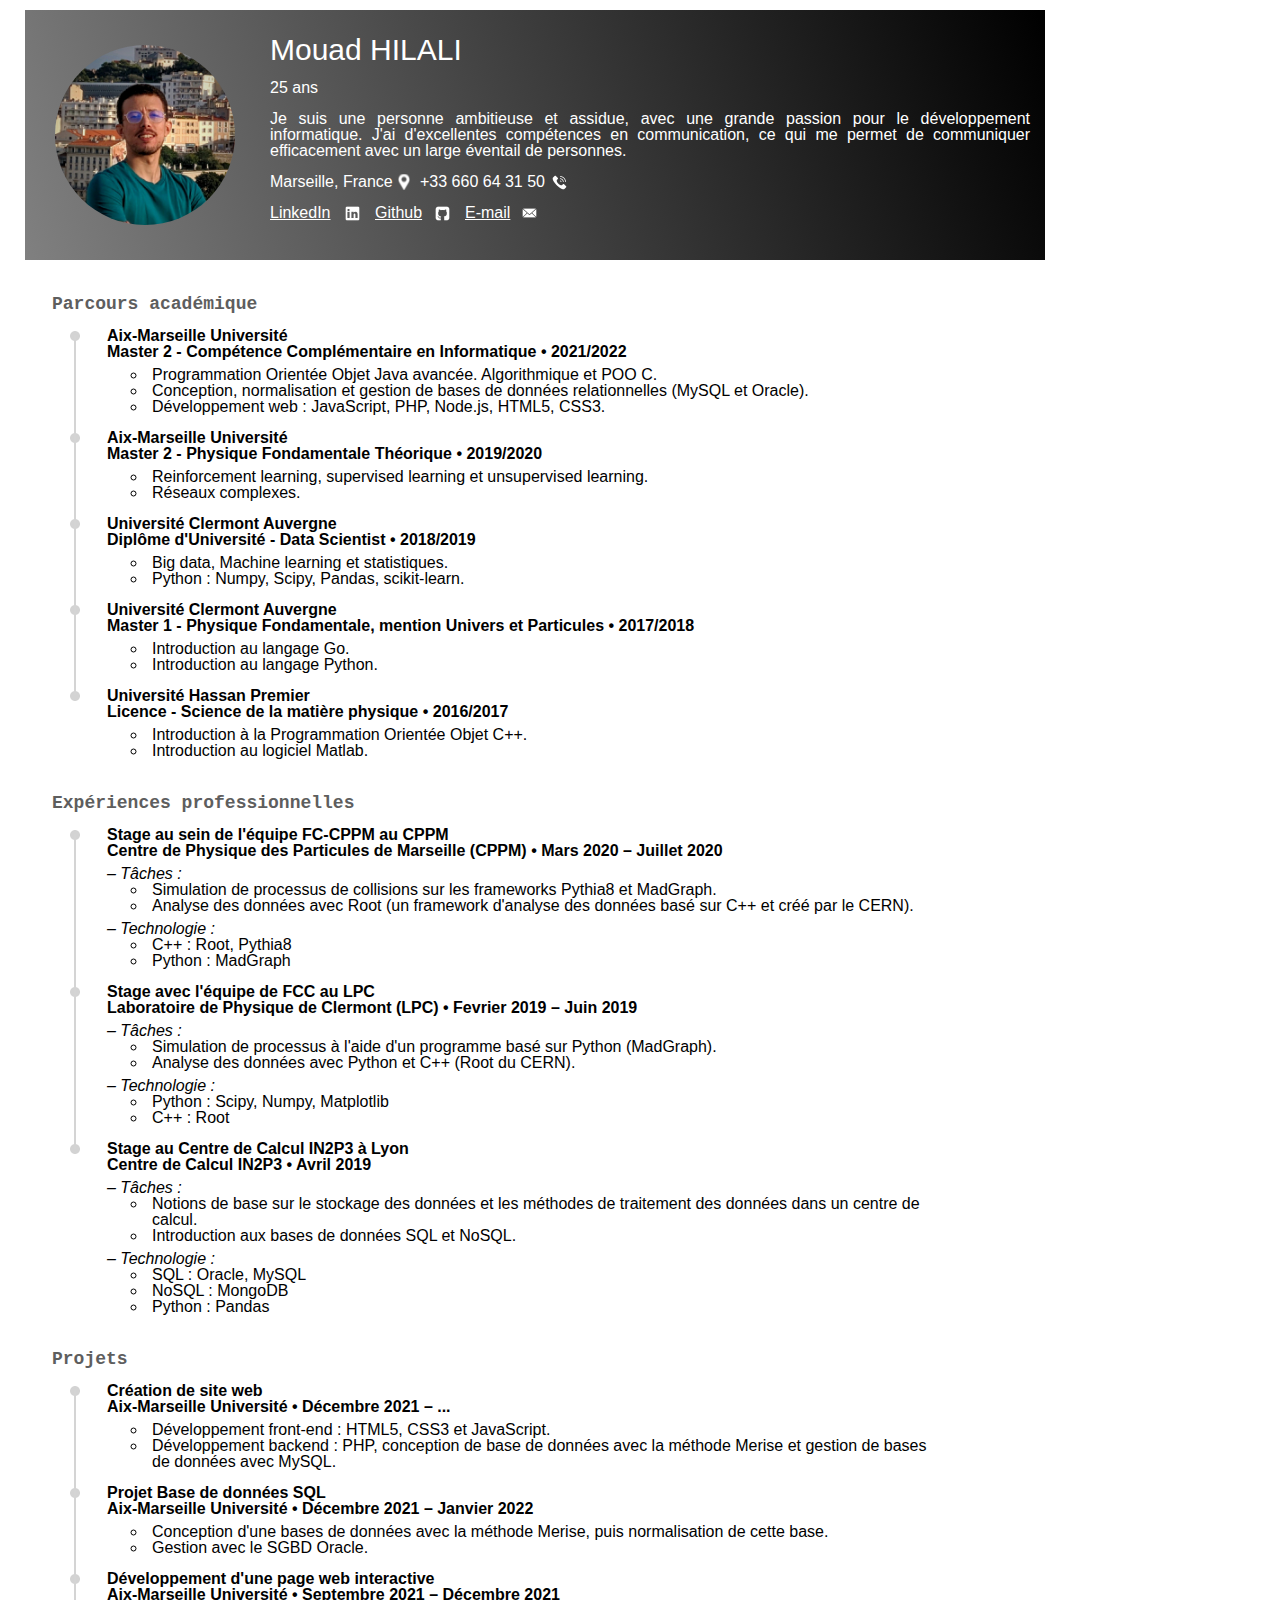
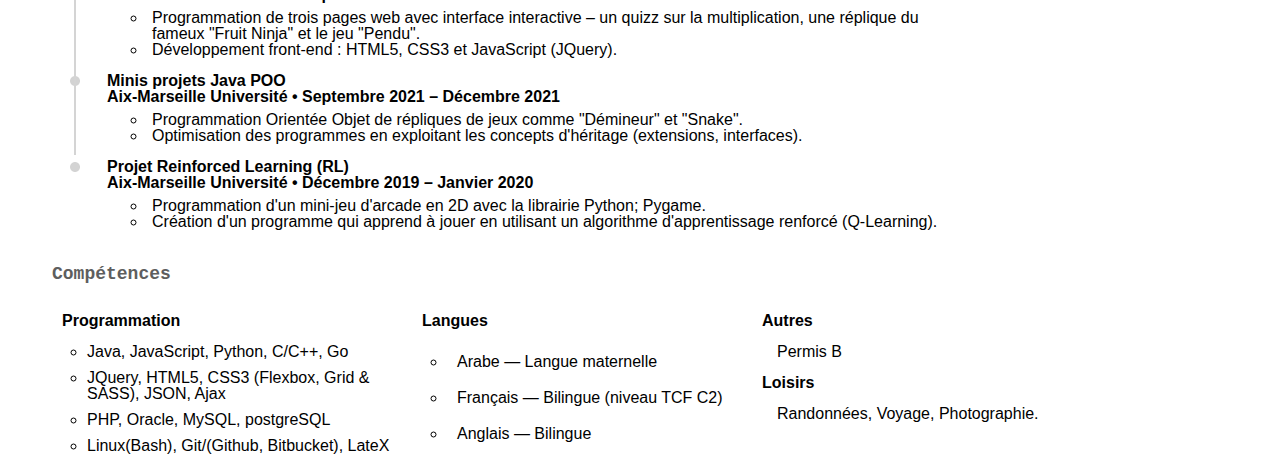
==== commit 3a0182d6: "modified project field 'dev d'une page web interactive'." ====
--- a/CV_mo.html
+++ b/CV_mo.html
@@ -191,8 +191,8 @@
                          </div>
                          <div>
                               <ul class="sublist">
-                                   <li> Programmation du jeu "Pendu" avec interface interactive. </li>
-                                   <li> Développement front-end : HTML5, CSS3 et JQuery. </li>
+                                   <li> Programmation de trois pages web avec interface interactive – un quizz sur la multiplication, une réplique du fameux "Fruit Ninja" et le jeu "Pendu".</li>
+                                   <li> Développement front-end : HTML5, CSS3 et JavaScript (JQuery). </li>
                               </ul>
                          </div>
                     </li>
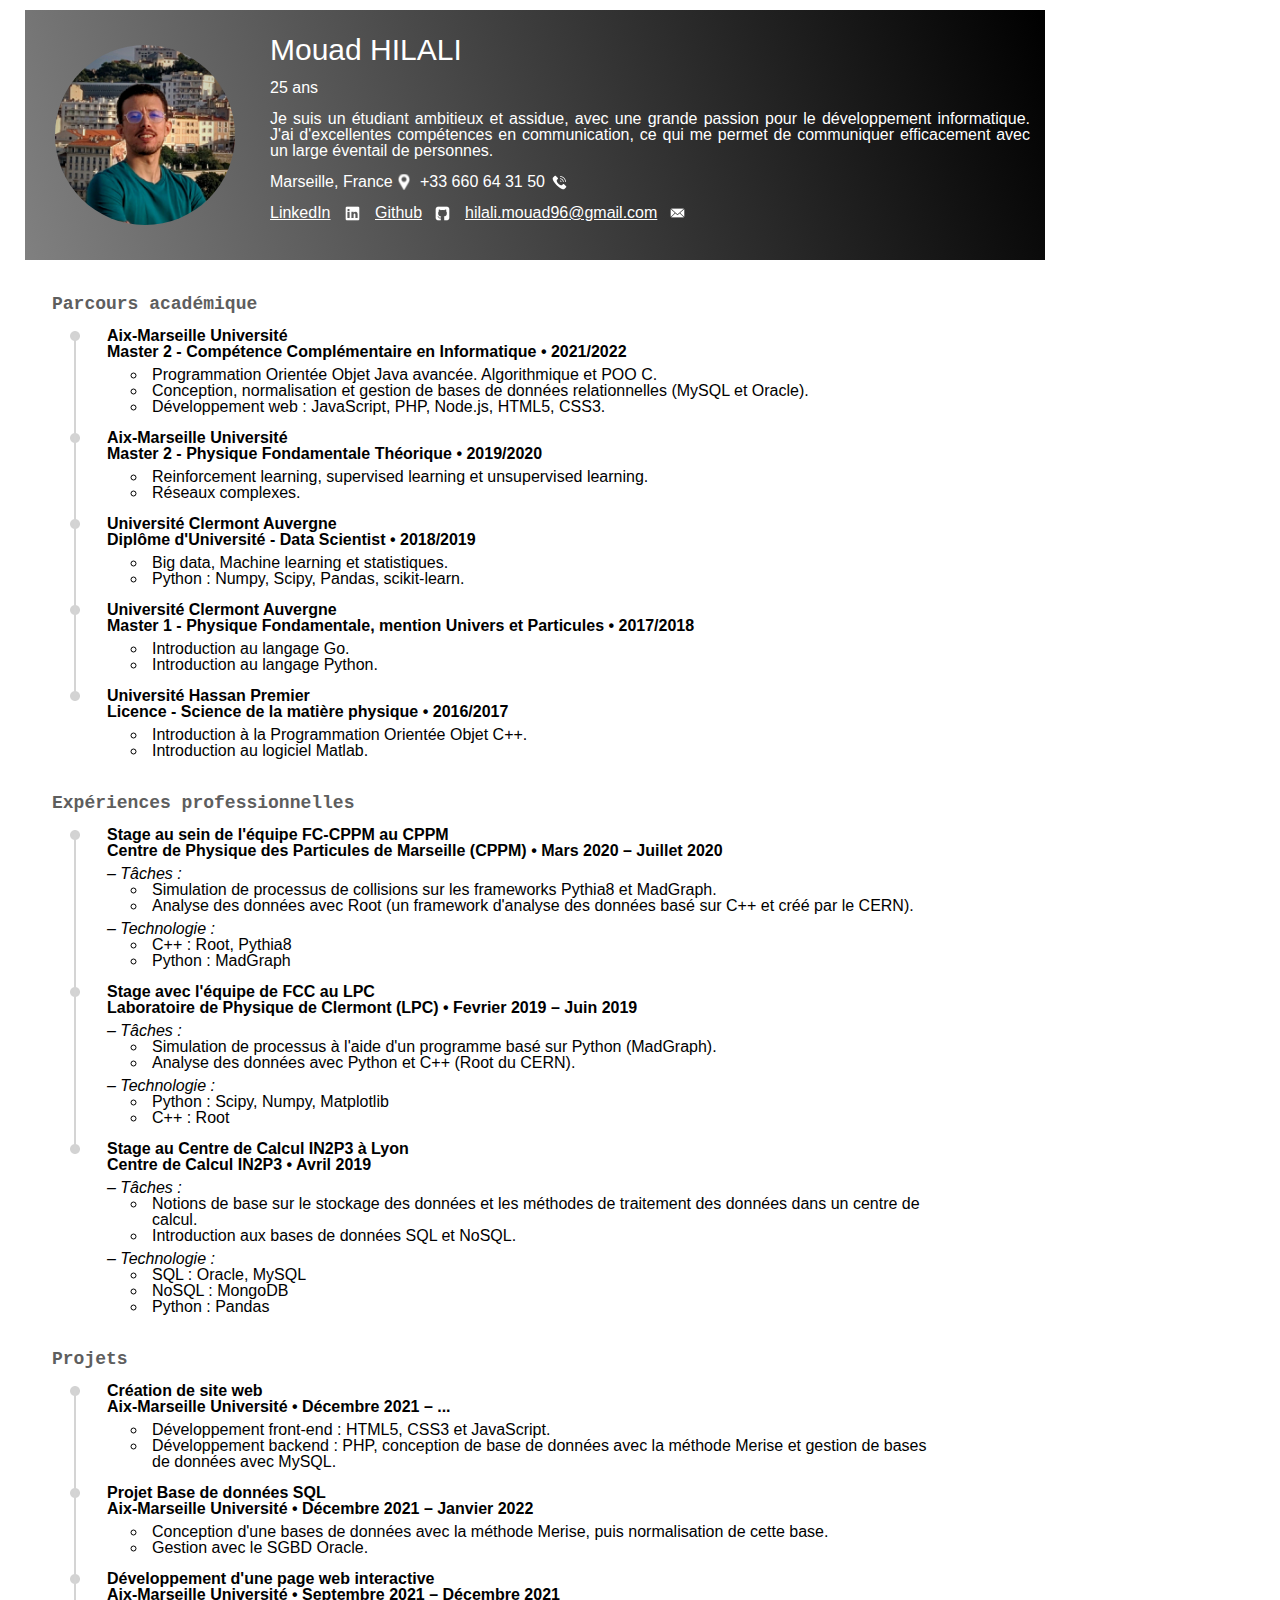
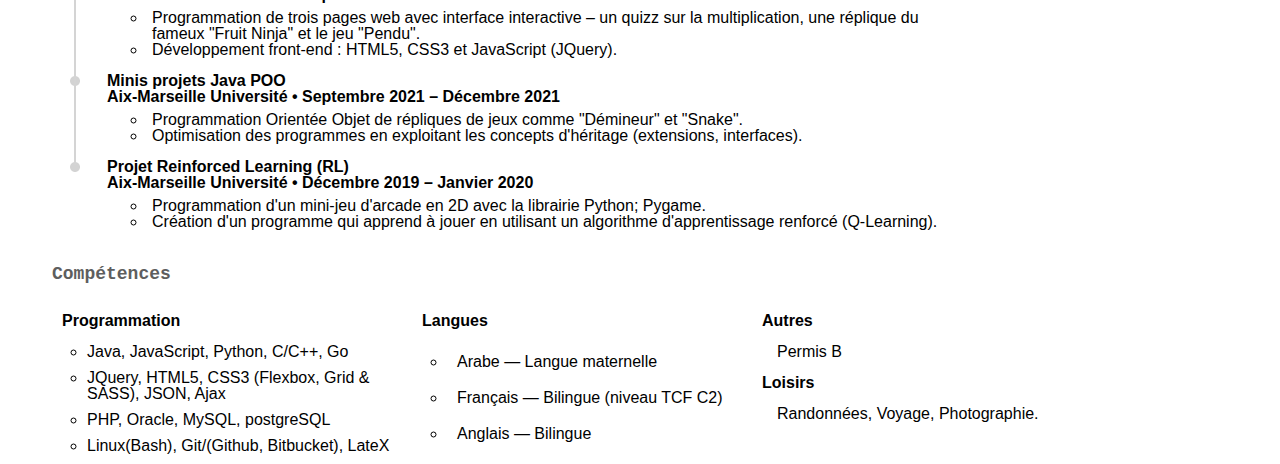
==== commit bc0e9560: "Minor modifications in the introduction div." ====
--- a/CV_mo.html
+++ b/CV_mo.html
@@ -22,14 +22,15 @@
           <div id="info">
                <p id="name"> Mouad HILALI </pp>
                <p> 25 ans </p>
-               <p> Je suis une personne ambitieuse et assidue, avec une grande passion pour le développement informatique.
+               <p> Je suis un étudiant ambitieux et assidue, avec une grande passion pour le développement informatique.
                     J'ai d'excellentes compétences en communication, ce qui me permet de communiquer efficacement avec un large éventail de personnes.
                </p>
-               <p> <span id="location">Marseille, France </span>&emsp;&ensp;<span id="phoneNumber">+33 660 64 31 50</span></p>
+               <p> <span id="location">Marseille, France </span><span id="phoneNumber">+33 660 64 31 50</span></p>
+               <div id="clearing"></div>
                <p>
-                    <a id="linkedin" href="https://www.linkedin.com/in/mouad-hilali-986524179/">LinkedIn</a>&emsp;&emsp;
-                    <a id="github" href="https://github.com/MoHilali">Github </a>
-                    <a id="email" href="mailto:hilali.mouad96@gmail.com">E-mail</a>
+                    <a id="linkedin" href="https://www.linkedin.com/in/mouad-hilali-986524179/">LinkedIn</a>
+                    <a id="github" href="https://github.com/MoHilali">Github</a>
+                    <a id="email" href="mailto:hilali.mouad96@gmail.com">hilali.mouad96@gmail.com</a>
                </p>
           </div>
      </div>
--- a/CV_mo.css
+++ b/CV_mo.css
@@ -39,22 +39,23 @@
 #location {
      width: 140px;
      float: left;
-     display: inline-block;
      background: url(icons/location.png) right center no-repeat;
 }
 
 #phoneNumber {
      width: 147px;
      float: left;
-     display: inline-block;
      padding-left: 10px;
      background: url(icons/phone.png) right center no-repeat;
 }
 
+#clearing{
+     clear: both;
+}
+
 #email {
-     width: 72px;
-     float: left;
-     display: inline-block;
+     width: 220px;
+     float: left;
      padding-left: 15px;
      background: url(icons/email.png) right center no-repeat;
      transition: font-size 0.2s ease;
@@ -66,7 +67,6 @@
 #linkedin {
      width: 90px;
      float: left;
-     display: inline-block;
      background: url(icons/linkedIn.png) right center no-repeat;
      transition: font-size 0.2s ease;
      -webkit-transition: font-size 0.2s ease;
@@ -77,7 +77,6 @@
 #github {
      width: 75px;
      float: left;
-     display: inline-block;
      padding-left: 15px;
      background: url(icons/github.png) right center no-repeat;
      transition: font-size 0.2s ease;
@@ -125,7 +124,7 @@
 #lineproj {
      position: absolute;
      width: 2px;
-     height: 365px;
+     height: 375px;
      top: 40px;
      left: 67px;
      background-color: rgb(212, 212, 212);
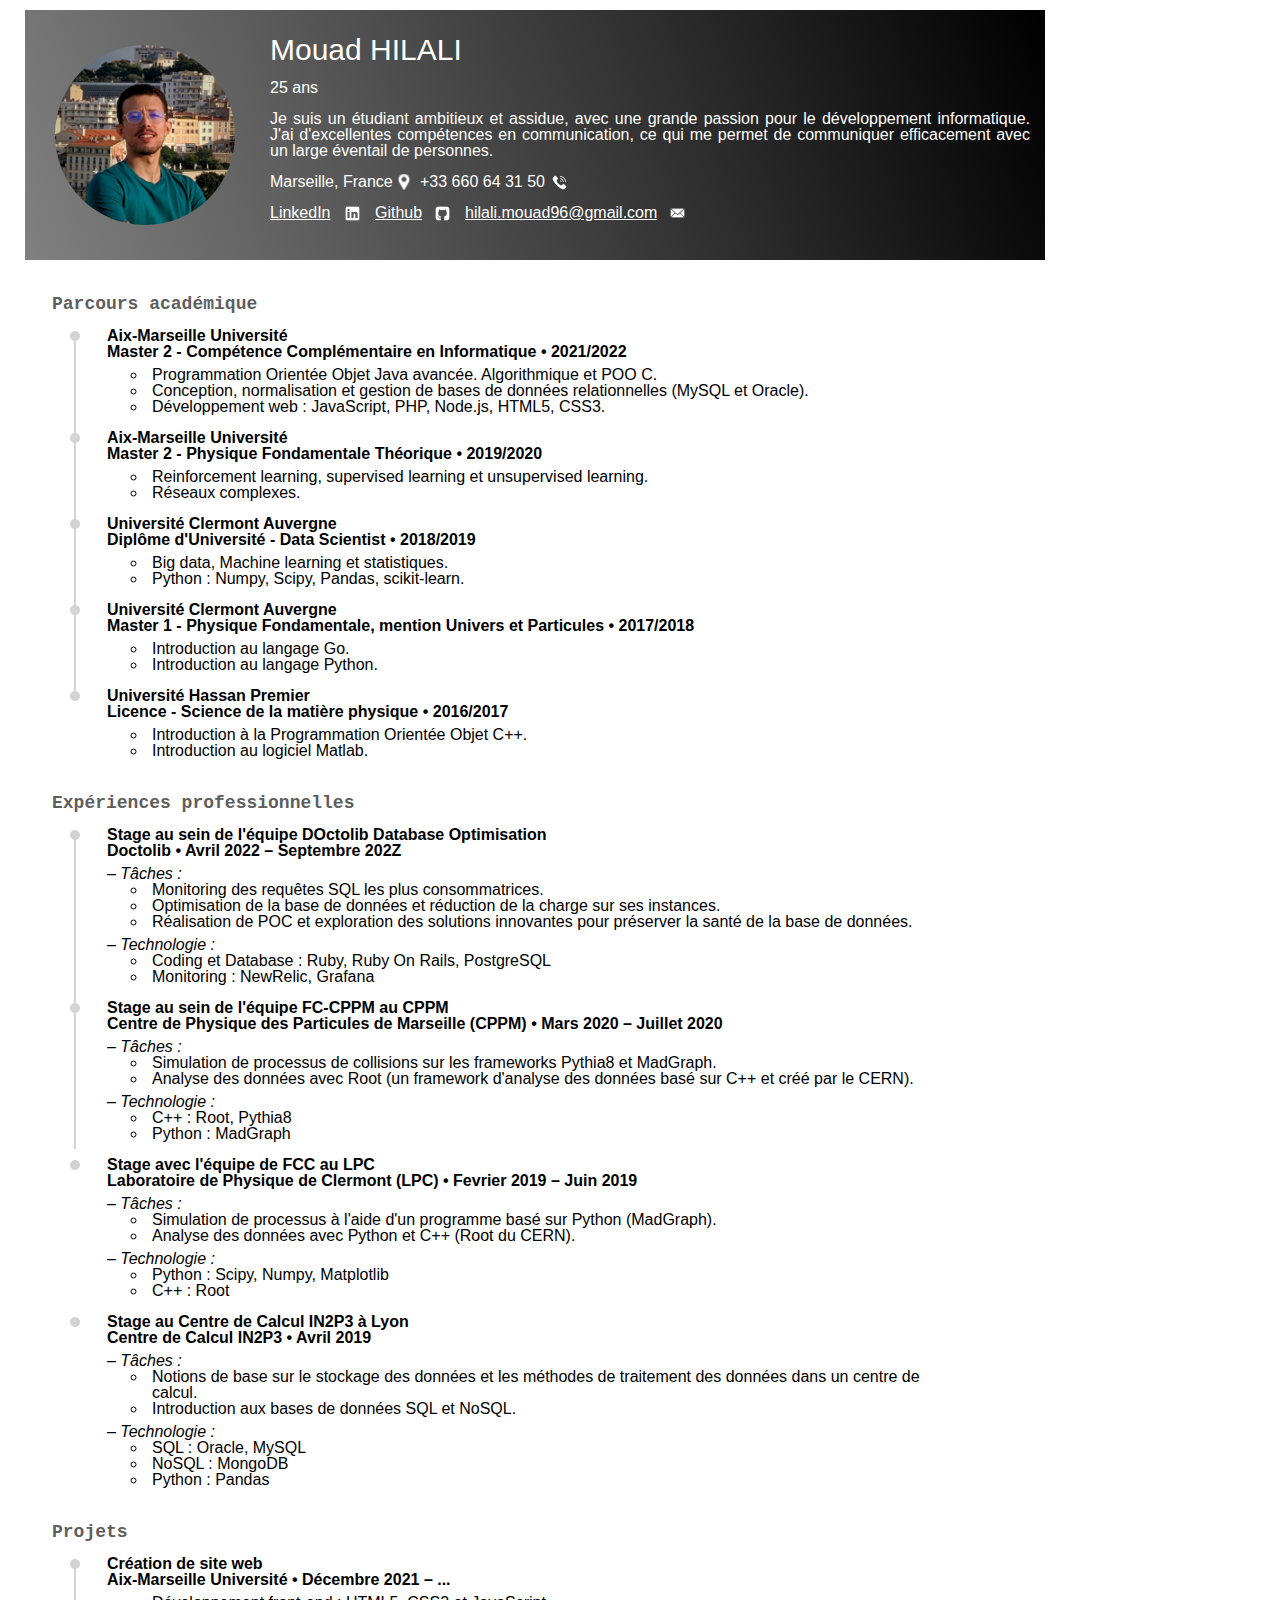
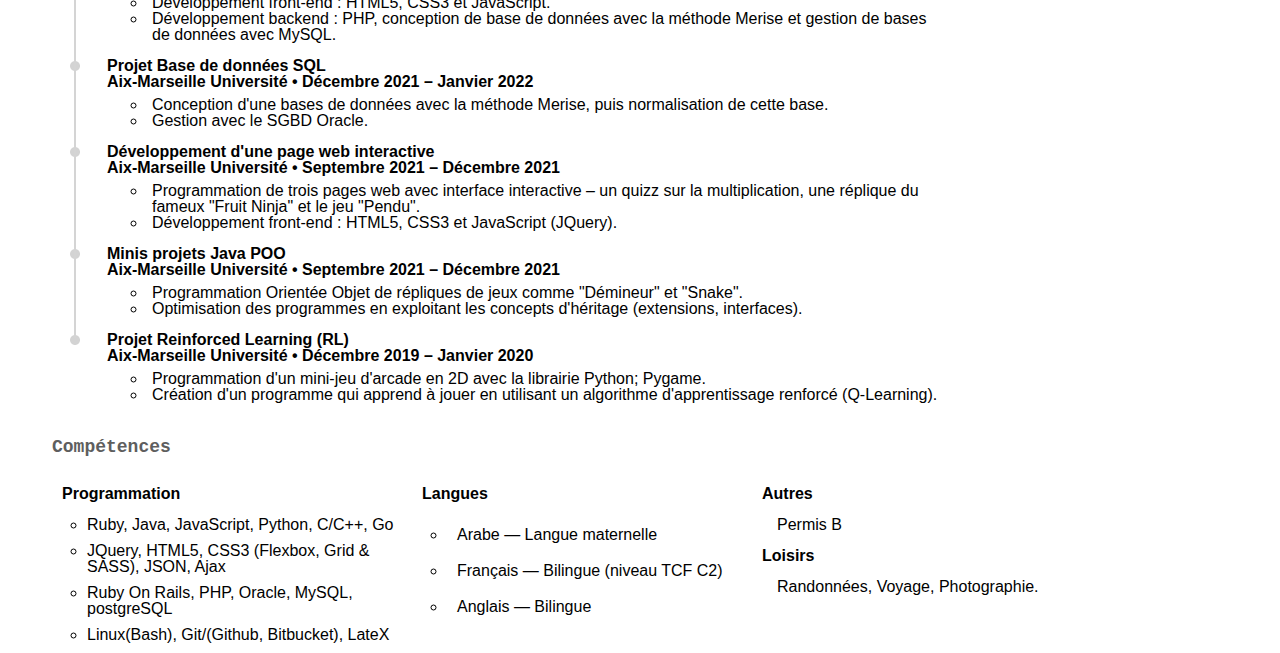
==== commit 5ee27607: "Added internship at doctolib and ruby skills" ====
--- a/CV_mo.html
+++ b/CV_mo.html
@@ -101,6 +101,25 @@
           <p class="sectionTitles">Expériences professionnelles</p>
           <ul class="mainlist">
                <li>
+                    <div class="subTitle"> Stage au sein de l'équipe DOctolib Database Optimisation <br> Doctolib • Avril 2022 – Septembre 202Z</div>
+                    <div class="sublist">
+                         <span> – Tâches :</span>
+                         <ul>
+                              <li> Monitoring des requêtes SQL les plus consommatrices. </li>
+                              <li> Optimisation de la base de données et réduction de la charge sur ses instances. </li>
+                              <li> Réalisation de POC et exploration des solutions innovantes pour préserver la santé de la base de données. </li>
+                         </ul>
+                    </div>
+                    <div class="sublist">
+                         <span> – Technologie :</span>
+                         <ul>
+                              <li> Coding et Database : Ruby, Ruby On Rails, PostgreSQL </li>
+                              <li> Monitoring : NewRelic, Grafana </li>
+                         </ul>
+                    </div>
+               </li>
+               
+               <li>
                     <div class="subTitle"> Stage au sein de l'équipe FC-CPPM au CPPM <br> Centre de Physique des Particules de Marseille (CPPM) • Mars 2020 – Juillet 2020</div>
                     <div class="sublist">
                          <span> – Tâches :</span>
@@ -232,9 +251,9 @@
                <div id="prog">
                     <p class="competence">Programmation</p>
                     <ul>
-                         <li class="competence"> Java, JavaScript, Python, C/C++, Go</li>
+                         <li class="competence"> Ruby, Java, JavaScript, Python, C/C++, Go</li>
                          <li class="competence"> JQuery, HTML5, CSS3 (Flexbox, Grid & SASS), JSON, Ajax</li>
-                         <li class="competence"> PHP, Oracle, MySQL, postgreSQL </li>
+                         <li class="competence"> Ruby On Rails, PHP, Oracle, MySQL, postgreSQL </li>
                          <li class="competence"> Linux(Bash), Git/(Github, Bitbucket), LateX</li>
                     </ul>
                </div>
